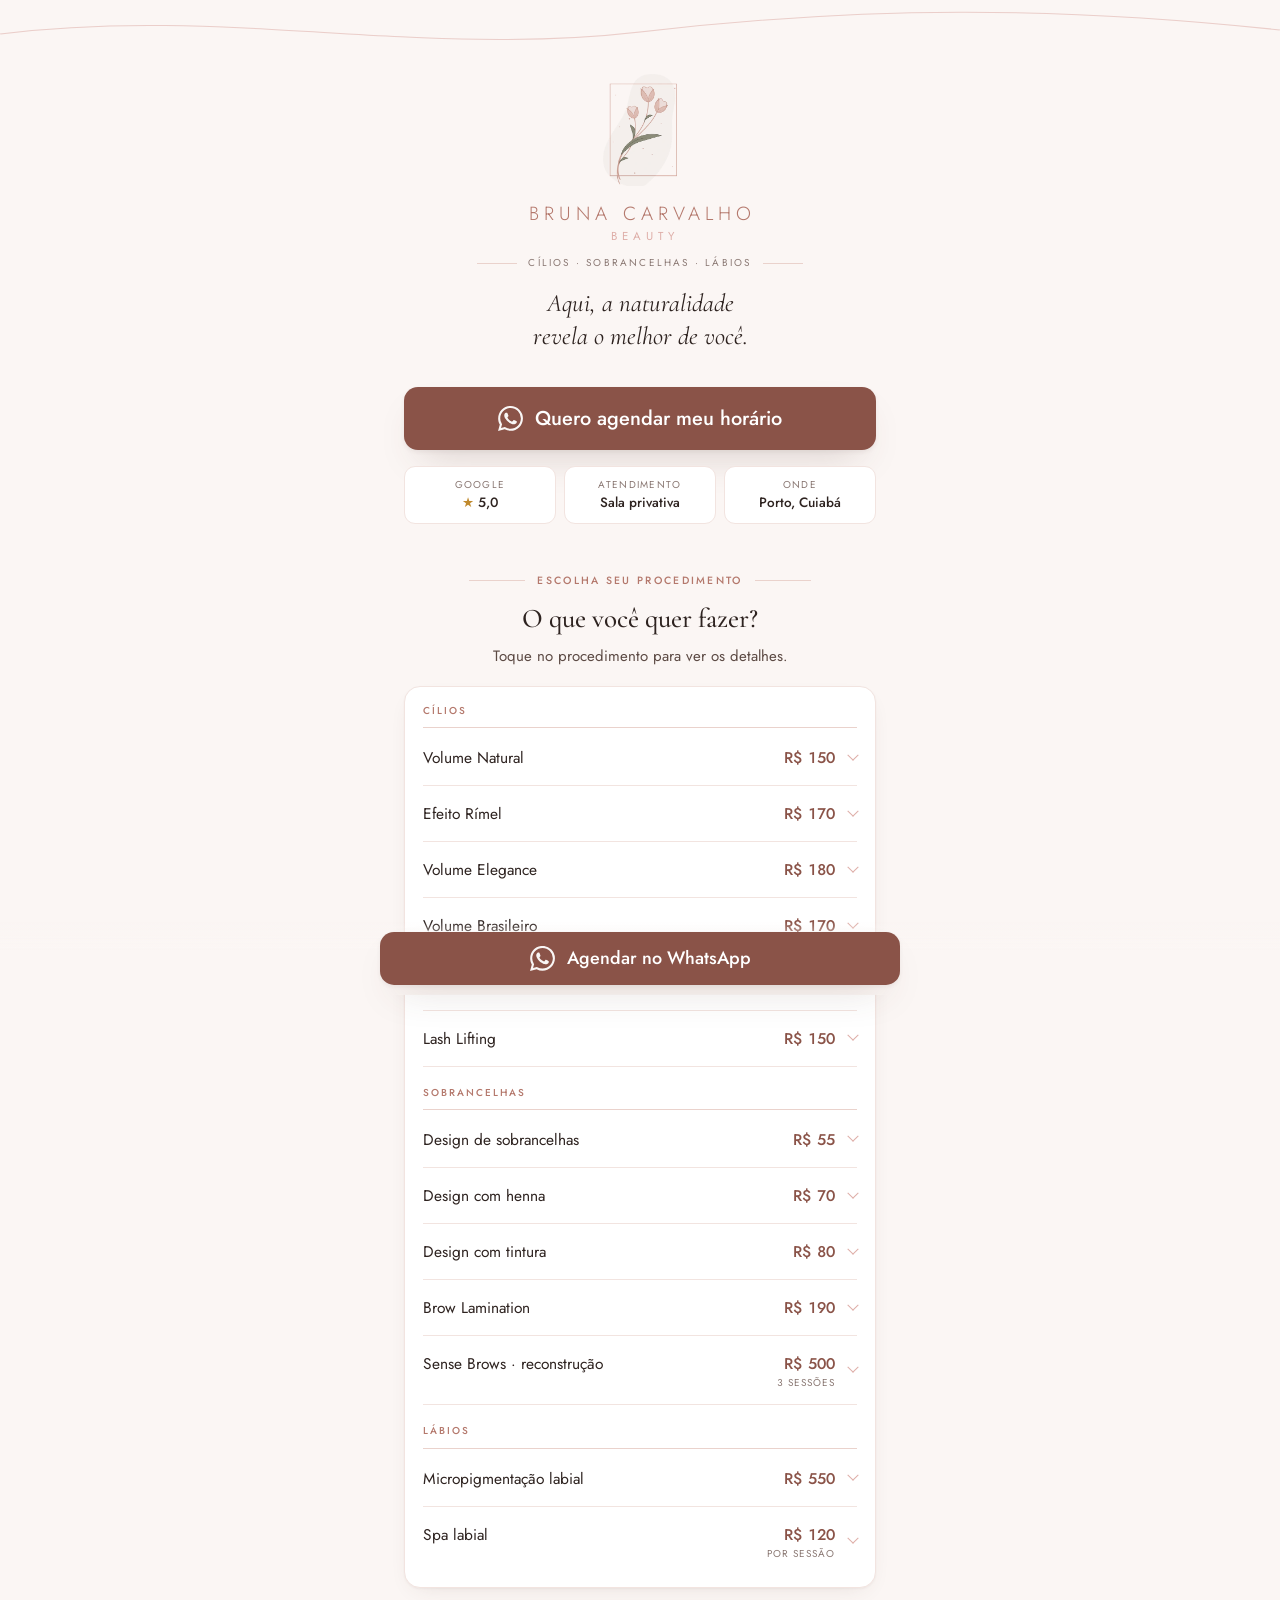
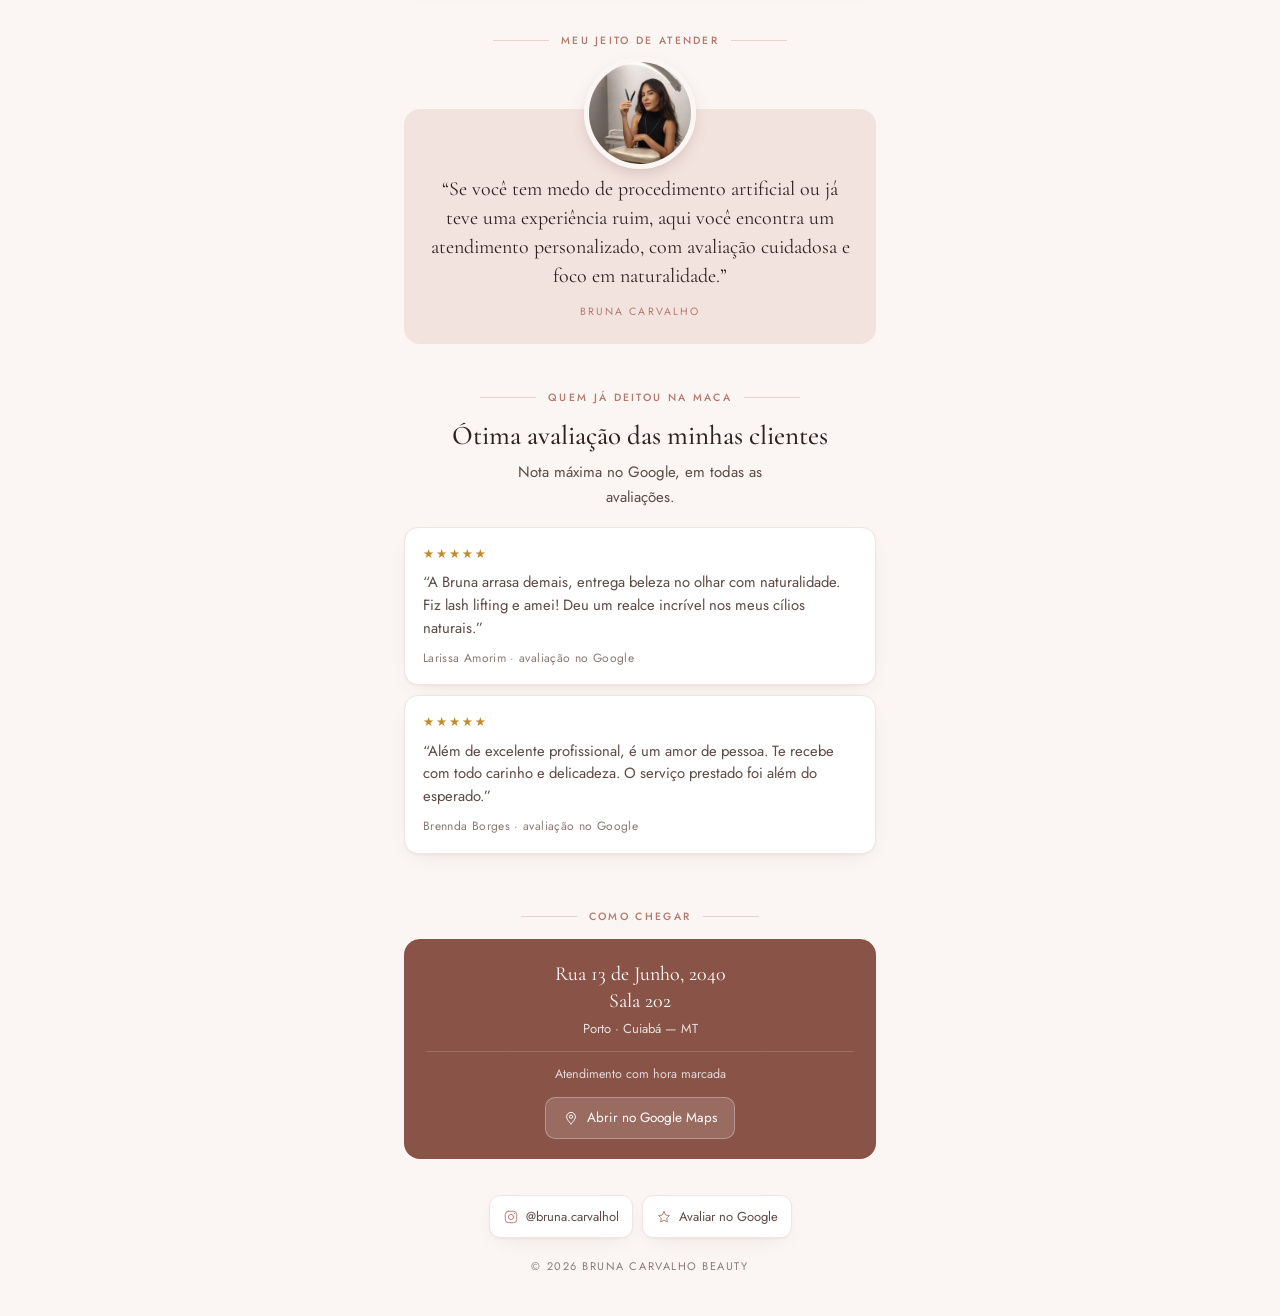
==== index.html @ 8de1705e "Texto da secao de avaliacoes (sem contagem)" ====
<!doctype html>
<html lang="pt-BR">
<head>
<meta charset="utf-8">
<meta name="viewport" content="width=device-width, initial-scale=1, viewport-fit=cover">
<title>Bruna Carvalho Beauty — Cílios, Sobrancelhas e Lábios em Cuiabá</title>
<meta name="description" content="Extensão de cílios, lash lifting, micropigmentação labial e sobrancelhas no bairro Porto, em Cuiabá. Sala privativa, atendimento personalizado e resultado natural. Agende pelo WhatsApp.">
<meta name="theme-color" content="#FBF6F4">
<meta name="color-scheme" content="light only">
<link rel="canonical" href="https://brunacarvalho.social.br/">
<meta property="og:type" content="website">
<meta property="og:title" content="Bruna Carvalho Beauty — Cílios, Sobrancelhas e Lábios">
<meta property="og:description" content="Sala privativa no Porto, em Cuiabá. Resultado natural, ajustado ao seu rosto. Agende pelo WhatsApp.">
<meta property="og:locale" content="pt_BR">
<link rel="icon" href="data:image/svg+xml,%3Csvg xmlns='http://www.w3.org/2000/svg' viewBox='0 0 32 32'%3E%3Crect width='32' height='32' rx='7' fill='%23FBF6F4'/%3E%3Ctext x='16' y='22' font-family='Georgia,serif' font-size='17' fill='%238A5348' text-anchor='middle'%3EB%3C/text%3E%3C/svg%3E">
<link rel="preconnect" href="https://fonts.googleapis.com">
<link rel="preconnect" href="https://fonts.gstatic.com" crossorigin>
<link rel="stylesheet" href="https://fonts.googleapis.com/css2?family=Cormorant+Garamond:wght@400;500;600&family=Jost:wght@300;400;500;600&display=swap">

<!-- ================= Meta Pixel ================= -->
<script>
!function(f,b,e,v,n,t,s)
{if(f.fbq)return;n=f.fbq=function(){n.callMethod?
n.callMethod.apply(n,arguments):n.queue.push(arguments)};
if(!f._fbq)f._fbq=n;n.push=n;n.loaded=!0;n.version='2.0';
n.queue=[];t=b.createElement(e);t.async=!0;
t.src=v;s=b.getElementsByTagName(e)[0];
s.parentNode.insertBefore(t,s)}(window,document,'script',
'https://connect.facebook.net/en_US/fbevents.js');
fbq('init','1607709067684946');
fbq('track','PageView');
</script>
<noscript><img height="1" width="1" style="display:none" alt=""
src="https://www.facebook.com/tr?id=1607709067684946&ev=PageView&noscript=1"></noscript>
<!-- =============== fim Meta Pixel =============== -->

<!-- ============== Google tag (Ads) ============== -->
<script async src="https://www.googletagmanager.com/gtag/js?id=AW-17940435675"></script>
<script>
window.dataLayer = window.dataLayer || [];
function gtag(){dataLayer.push(arguments);}
gtag('js', new Date());
gtag('config', 'AW-17940435675');
</script>
<!-- ============ fim Google tag (Ads) ============ -->

<link rel="stylesheet" href="assets/styles.css">
</head>
<body>

<svg class="deco" viewBox="0 0 400 64" preserveAspectRatio="none" aria-hidden="true">
  <path d="M0 34 C 70 6, 130 58, 200 32 S 330 6, 400 30" fill="none" stroke="currentColor" stroke-width="1"/>
</svg>

<div class="wrap">

  <header>
    <img class="marca" src="assets/marca.webp" alt="" width="260" height="393">
    <p class="wordmark">Bruna Carvalho<span>Beauty</span></p>
    <p class="kicker">Cílios · Sobrancelhas · Lábios</p>
    <h1 class="tagline">Aqui, a naturalidade revela o melhor de você.</h1>
  </header>

  <section class="hero">

    <a class="cta" href="#" data-wa="agendar" data-ev="hero">
      <svg  class="ico"  viewBox="0 0 24 24" fill="currentColor" aria-hidden="true"><path d="M17.472 14.382c-.297-.149-1.758-.867-2.03-.967-.273-.099-.471-.148-.67.15-.197.297-.767.966-.94 1.164-.173.199-.347.223-.644.075-.297-.15-1.255-.463-2.39-1.475-.883-.788-1.48-1.761-1.653-2.059-.173-.297-.018-.458.13-.606.134-.133.298-.347.446-.52.149-.174.198-.298.298-.497.099-.198.05-.371-.025-.52-.075-.149-.669-1.612-.916-2.207-.242-.579-.487-.5-.669-.51a12.8 12.8 0 0 0-.57-.01c-.198 0-.52.074-.792.372-.272.297-1.04 1.016-1.04 2.479 0 1.462 1.065 2.875 1.213 3.074.149.198 2.096 3.2 5.077 4.487.709.306 1.262.489 1.694.625.712.227 1.36.195 1.872.118.571-.085 1.758-.719 2.006-1.413.248-.694.248-1.289.173-1.413-.074-.124-.272-.198-.57-.347m-5.421 7.403h-.004a9.87 9.87 0 0 1-5.031-1.378l-.361-.214-3.741.982.998-3.648-.235-.374a9.86 9.86 0 0 1-1.51-5.26c.001-5.45 4.436-9.884 9.888-9.884 2.64 0 5.122 1.03 6.988 2.898a9.825 9.825 0 0 1 2.893 6.994c-.003 5.45-4.437 9.884-9.885 9.884m8.413-18.297A11.815 11.815 0 0 0 12.05 0C5.495 0 .16 5.335.157 11.892c0 2.096.547 4.142 1.588 5.945L.057 24l6.305-1.654a11.882 11.882 0 0 0 5.683 1.448h.005c6.554 0 11.89-5.335 11.893-11.893A11.821 11.821 0 0 0 20.464 3.488"/></svg>
      <span class="txt">
        <span class="t">Quero agendar meu horário</span>
      </span>
    </a>

    <div class="badges">
      <div class="badge"><div class="b1">Google</div><div class="b2"><span class="st">★</span> 5,0</div></div>
      <div class="badge"><div class="b1">Atendimento</div><div class="b2">Sala privativa</div></div>
      <div class="badge"><div class="b1">Onde</div><div class="b2">Porto, Cuiabá</div></div>
    </div>
  </section>

  <section>
    <p class="eyebrow">Escolha seu procedimento</p>
    <h2>O que você quer fazer?</h2>
    <p class="sub">Toque no procedimento para ver os detalhes.</p>

    <div class="lista" id="lista">
        <div class="pgrupo">Cílios</div>
        <details class="pr" id="p-volume-natural" data-proc="volume-natural">
          <summary>
            <span class="pn">Volume Natural</span>
            <span class="pv">R$ 150</span>
            <span class="pchev" aria-hidden="true"></span>
          </summary>
          <div class="pd">
            <div class="pfoto">
              <img src="assets/fotos/volume-natural.jpg" alt="Volume Natural" loading="lazy"
                   onerror="this.closest('.pfoto').remove()">
            </div>
            <p class="pm">Para quem ama naturalidade, mas quer um olhar mais expressivo — um efeito semelhante ao rímel, porém mais delicado.</p>
            <div class="specs"><span><i>Sessão</i>&nbsp;2h</span><span><i>Manutenção</i>&nbsp;15 a 20 dias</span></div>
            <a class="agendar" href="#" data-wa="volume-natural" data-ev="ag-volume-natural"><svg width="17" height="17" viewBox="0 0 24 24" fill="currentColor" aria-hidden="true"><path d="M17.472 14.382c-.297-.149-1.758-.867-2.03-.967-.273-.099-.471-.148-.67.15-.197.297-.767.966-.94 1.164-.173.199-.347.223-.644.075-.297-.15-1.255-.463-2.39-1.475-.883-.788-1.48-1.761-1.653-2.059-.173-.297-.018-.458.13-.606.134-.133.298-.347.446-.52.149-.174.198-.298.298-.497.099-.198.05-.371-.025-.52-.075-.149-.669-1.612-.916-2.207-.242-.579-.487-.5-.669-.51a12.8 12.8 0 0 0-.57-.01c-.198 0-.52.074-.792.372-.272.297-1.04 1.016-1.04 2.479 0 1.462 1.065 2.875 1.213 3.074.149.198 2.096 3.2 5.077 4.487.709.306 1.262.489 1.694.625.712.227 1.36.195 1.872.118.571-.085 1.758-.719 2.006-1.413.248-.694.248-1.289.173-1.413-.074-.124-.272-.198-.57-.347m-5.421 7.403h-.004a9.87 9.87 0 0 1-5.031-1.378l-.361-.214-3.741.982.998-3.648-.235-.374a9.86 9.86 0 0 1-1.51-5.26c.001-5.45 4.436-9.884 9.888-9.884 2.64 0 5.122 1.03 6.988 2.898a9.825 9.825 0 0 1 2.893 6.994c-.003 5.45-4.437 9.884-9.885 9.884m8.413-18.297A11.815 11.815 0 0 0 12.05 0C5.495 0 .16 5.335.157 11.892c0 2.096.547 4.142 1.588 5.945L.057 24l6.305-1.654a11.882 11.882 0 0 0 5.683 1.448h.005c6.554 0 11.89-5.335 11.893-11.893A11.821 11.821 0 0 0 20.464 3.488"/></svg> Quero agendar</a>
          </div>
        </details>
        <details class="pr" id="p-efeito-rimel" data-proc="efeito-rimel">
          <summary>
            <span class="pn">Efeito Rímel</span>
            <span class="pv">R$ 170</span>
            <span class="pchev" aria-hidden="true"></span>
          </summary>
          <div class="pd">
            <div class="pfoto">
              <img src="assets/fotos/efeito-rimel.jpg" alt="Efeito Rímel" loading="lazy"
                   onerror="this.closest('.pfoto').remove()">
            </div>
            <p class="pm">Para quem ama cílios mais marcantes e um olhar bem definido. Efeito semelhante ao rímel, mas sem borrar e sem precisar retocar.</p>
            <div class="specs"><span><i>Sessão</i>&nbsp;2h</span><span><i>Dura</i>&nbsp;15 a 20 dias</span><span class="so">Sem manutenção</span></div>
            <a class="agendar" href="#" data-wa="efeito-rimel" data-ev="ag-efeito-rimel"><svg width="17" height="17" viewBox="0 0 24 24" fill="currentColor" aria-hidden="true"><path d="M17.472 14.382c-.297-.149-1.758-.867-2.03-.967-.273-.099-.471-.148-.67.15-.197.297-.767.966-.94 1.164-.173.199-.347.223-.644.075-.297-.15-1.255-.463-2.39-1.475-.883-.788-1.48-1.761-1.653-2.059-.173-.297-.018-.458.13-.606.134-.133.298-.347.446-.52.149-.174.198-.298.298-.497.099-.198.05-.371-.025-.52-.075-.149-.669-1.612-.916-2.207-.242-.579-.487-.5-.669-.51a12.8 12.8 0 0 0-.57-.01c-.198 0-.52.074-.792.372-.272.297-1.04 1.016-1.04 2.479 0 1.462 1.065 2.875 1.213 3.074.149.198 2.096 3.2 5.077 4.487.709.306 1.262.489 1.694.625.712.227 1.36.195 1.872.118.571-.085 1.758-.719 2.006-1.413.248-.694.248-1.289.173-1.413-.074-.124-.272-.198-.57-.347m-5.421 7.403h-.004a9.87 9.87 0 0 1-5.031-1.378l-.361-.214-3.741.982.998-3.648-.235-.374a9.86 9.86 0 0 1-1.51-5.26c.001-5.45 4.436-9.884 9.888-9.884 2.64 0 5.122 1.03 6.988 2.898a9.825 9.825 0 0 1 2.893 6.994c-.003 5.45-4.437 9.884-9.885 9.884m8.413-18.297A11.815 11.815 0 0 0 12.05 0C5.495 0 .16 5.335.157 11.892c0 2.096.547 4.142 1.588 5.945L.057 24l6.305-1.654a11.882 11.882 0 0 0 5.683 1.448h.005c6.554 0 11.89-5.335 11.893-11.893A11.821 11.821 0 0 0 20.464 3.488"/></svg> Quero agendar</a>
          </div>
        </details>
        <details class="pr" id="p-volume-elegance" data-proc="volume-elegance">
          <summary>
            <span class="pn">Volume Elegance</span>
            <span class="pv">R$ 180</span>
            <span class="pchev" aria-hidden="true"></span>
          </summary>
          <div class="pd">
            <div class="pfoto">
              <img src="assets/fotos/volume-elegance.jpg" alt="Volume Elegance" loading="lazy"
                   onerror="this.closest('.pfoto').remove()">
            </div>
            <p class="pm">Para quem busca um olhar sofisticado e elegante sem perder a naturalidade.</p>
            <div class="specs"><span><i>Sessão</i>&nbsp;2h</span><span><i>Manutenção</i>&nbsp;15 a 20 dias</span></div>
            <a class="agendar" href="#" data-wa="volume-elegance" data-ev="ag-volume-elegance"><svg width="17" height="17" viewBox="0 0 24 24" fill="currentColor" aria-hidden="true"><path d="M17.472 14.382c-.297-.149-1.758-.867-2.03-.967-.273-.099-.471-.148-.67.15-.197.297-.767.966-.94 1.164-.173.199-.347.223-.644.075-.297-.15-1.255-.463-2.39-1.475-.883-.788-1.48-1.761-1.653-2.059-.173-.297-.018-.458.13-.606.134-.133.298-.347.446-.52.149-.174.198-.298.298-.497.099-.198.05-.371-.025-.52-.075-.149-.669-1.612-.916-2.207-.242-.579-.487-.5-.669-.51a12.8 12.8 0 0 0-.57-.01c-.198 0-.52.074-.792.372-.272.297-1.04 1.016-1.04 2.479 0 1.462 1.065 2.875 1.213 3.074.149.198 2.096 3.2 5.077 4.487.709.306 1.262.489 1.694.625.712.227 1.36.195 1.872.118.571-.085 1.758-.719 2.006-1.413.248-.694.248-1.289.173-1.413-.074-.124-.272-.198-.57-.347m-5.421 7.403h-.004a9.87 9.87 0 0 1-5.031-1.378l-.361-.214-3.741.982.998-3.648-.235-.374a9.86 9.86 0 0 1-1.51-5.26c.001-5.45 4.436-9.884 9.888-9.884 2.64 0 5.122 1.03 6.988 2.898a9.825 9.825 0 0 1 2.893 6.994c-.003 5.45-4.437 9.884-9.885 9.884m8.413-18.297A11.815 11.815 0 0 0 12.05 0C5.495 0 .16 5.335.157 11.892c0 2.096.547 4.142 1.588 5.945L.057 24l6.305-1.654a11.882 11.882 0 0 0 5.683 1.448h.005c6.554 0 11.89-5.335 11.893-11.893A11.821 11.821 0 0 0 20.464 3.488"/></svg> Quero agendar</a>
          </div>
        </details>
        <details class="pr" id="p-volume-brasileiro" data-proc="volume-brasileiro">
          <summary>
            <span class="pn">Volume Brasileiro</span>
            <span class="pv">R$ 170</span>
            <span class="pchev" aria-hidden="true"></span>
          </summary>
          <div class="pd">
            <div class="pfoto">
              <img src="assets/fotos/volume-brasileiro.jpg" alt="Volume Brasileiro" loading="lazy"
                   onerror="this.closest('.pfoto').remove()">
            </div>
            <p class="pm">Preenche as falhas que o rímel não resolve. O efeito que a cliente pede quando tem evento, viagem ou quer se sentir mais produzida.</p>
            <div class="specs"><span><i>Sessão</i>&nbsp;2h</span><span><i>Manutenção</i>&nbsp;15 a 20 dias</span></div>
            <a class="agendar" href="#" data-wa="volume-brasileiro" data-ev="ag-volume-brasileiro"><svg width="17" height="17" viewBox="0 0 24 24" fill="currentColor" aria-hidden="true"><path d="M17.472 14.382c-.297-.149-1.758-.867-2.03-.967-.273-.099-.471-.148-.67.15-.197.297-.767.966-.94 1.164-.173.199-.347.223-.644.075-.297-.15-1.255-.463-2.39-1.475-.883-.788-1.48-1.761-1.653-2.059-.173-.297-.018-.458.13-.606.134-.133.298-.347.446-.52.149-.174.198-.298.298-.497.099-.198.05-.371-.025-.52-.075-.149-.669-1.612-.916-2.207-.242-.579-.487-.5-.669-.51a12.8 12.8 0 0 0-.57-.01c-.198 0-.52.074-.792.372-.272.297-1.04 1.016-1.04 2.479 0 1.462 1.065 2.875 1.213 3.074.149.198 2.096 3.2 5.077 4.487.709.306 1.262.489 1.694.625.712.227 1.36.195 1.872.118.571-.085 1.758-.719 2.006-1.413.248-.694.248-1.289.173-1.413-.074-.124-.272-.198-.57-.347m-5.421 7.403h-.004a9.87 9.87 0 0 1-5.031-1.378l-.361-.214-3.741.982.998-3.648-.235-.374a9.86 9.86 0 0 1-1.51-5.26c.001-5.45 4.436-9.884 9.888-9.884 2.64 0 5.122 1.03 6.988 2.898a9.825 9.825 0 0 1 2.893 6.994c-.003 5.45-4.437 9.884-9.885 9.884m8.413-18.297A11.815 11.815 0 0 0 12.05 0C5.495 0 .16 5.335.157 11.892c0 2.096.547 4.142 1.588 5.945L.057 24l6.305-1.654a11.882 11.882 0 0 0 5.683 1.448h.005c6.554 0 11.89-5.335 11.893-11.893A11.821 11.821 0 0 0 20.464 3.488"/></svg> Quero agendar</a>
          </div>
        </details>
        <details class="pr" id="p-fox-eyes" data-proc="fox-eyes">
          <summary>
            <span class="pn">Fox Eyes</span>
            <span class="pv">R$ 190</span>
            <span class="pchev" aria-hidden="true"></span>
          </summary>
          <div class="pd">
            <div class="pfoto">
              <img src="assets/fotos/fox-eyes.jpg" alt="Fox Eyes" loading="lazy"
                   onerror="this.closest('.pfoto').remove()">
            </div>
            <p class="pm">Para quem ama um olhar mais alongado, moderno e marcante. Cria um visual mais puxadinho nos cantos externos dos olhos.</p>
            <div class="specs"><span><i>Sessão</i>&nbsp;2h</span><span><i>Manutenção</i>&nbsp;15 a 20 dias</span></div>
            <a class="agendar" href="#" data-wa="fox-eyes" data-ev="ag-fox-eyes"><svg width="17" height="17" viewBox="0 0 24 24" fill="currentColor" aria-hidden="true"><path d="M17.472 14.382c-.297-.149-1.758-.867-2.03-.967-.273-.099-.471-.148-.67.15-.197.297-.767.966-.94 1.164-.173.199-.347.223-.644.075-.297-.15-1.255-.463-2.39-1.475-.883-.788-1.48-1.761-1.653-2.059-.173-.297-.018-.458.13-.606.134-.133.298-.347.446-.52.149-.174.198-.298.298-.497.099-.198.05-.371-.025-.52-.075-.149-.669-1.612-.916-2.207-.242-.579-.487-.5-.669-.51a12.8 12.8 0 0 0-.57-.01c-.198 0-.52.074-.792.372-.272.297-1.04 1.016-1.04 2.479 0 1.462 1.065 2.875 1.213 3.074.149.198 2.096 3.2 5.077 4.487.709.306 1.262.489 1.694.625.712.227 1.36.195 1.872.118.571-.085 1.758-.719 2.006-1.413.248-.694.248-1.289.173-1.413-.074-.124-.272-.198-.57-.347m-5.421 7.403h-.004a9.87 9.87 0 0 1-5.031-1.378l-.361-.214-3.741.982.998-3.648-.235-.374a9.86 9.86 0 0 1-1.51-5.26c.001-5.45 4.436-9.884 9.888-9.884 2.64 0 5.122 1.03 6.988 2.898a9.825 9.825 0 0 1 2.893 6.994c-.003 5.45-4.437 9.884-9.885 9.884m8.413-18.297A11.815 11.815 0 0 0 12.05 0C5.495 0 .16 5.335.157 11.892c0 2.096.547 4.142 1.588 5.945L.057 24l6.305-1.654a11.882 11.882 0 0 0 5.683 1.448h.005c6.554 0 11.89-5.335 11.893-11.893A11.821 11.821 0 0 0 20.464 3.488"/></svg> Quero agendar</a>
          </div>
        </details>
        <details class="pr" id="p-lash" data-proc="lash">
          <summary>
            <span class="pn">Lash Lifting</span>
            <span class="pv">R$ 150</span>
            <span class="pchev" aria-hidden="true"></span>
          </summary>
          <div class="pd">
            <div class="pfoto">
              <img src="assets/fotos/lash.jpg" alt="Lash Lifting" loading="lazy"
                   onerror="this.closest('.pfoto').remove()">
            </div>
            <p class="pm">Curvatura no seu próprio cílio, sem fio sintético. Durabilidade de 45 a 60 dias, sem manutenção e sem cuidado especial.</p>
            <div class="specs"><span><i>Sessão</i>&nbsp;2h</span><span><i>Dura</i>&nbsp;45 a 60 dias</span><span class="so">Sem manutenção</span></div>
            <a class="agendar" href="#" data-wa="lash" data-ev="ag-lash"><svg width="17" height="17" viewBox="0 0 24 24" fill="currentColor" aria-hidden="true"><path d="M17.472 14.382c-.297-.149-1.758-.867-2.03-.967-.273-.099-.471-.148-.67.15-.197.297-.767.966-.94 1.164-.173.199-.347.223-.644.075-.297-.15-1.255-.463-2.39-1.475-.883-.788-1.48-1.761-1.653-2.059-.173-.297-.018-.458.13-.606.134-.133.298-.347.446-.52.149-.174.198-.298.298-.497.099-.198.05-.371-.025-.52-.075-.149-.669-1.612-.916-2.207-.242-.579-.487-.5-.669-.51a12.8 12.8 0 0 0-.57-.01c-.198 0-.52.074-.792.372-.272.297-1.04 1.016-1.04 2.479 0 1.462 1.065 2.875 1.213 3.074.149.198 2.096 3.2 5.077 4.487.709.306 1.262.489 1.694.625.712.227 1.36.195 1.872.118.571-.085 1.758-.719 2.006-1.413.248-.694.248-1.289.173-1.413-.074-.124-.272-.198-.57-.347m-5.421 7.403h-.004a9.87 9.87 0 0 1-5.031-1.378l-.361-.214-3.741.982.998-3.648-.235-.374a9.86 9.86 0 0 1-1.51-5.26c.001-5.45 4.436-9.884 9.888-9.884 2.64 0 5.122 1.03 6.988 2.898a9.825 9.825 0 0 1 2.893 6.994c-.003 5.45-4.437 9.884-9.885 9.884m8.413-18.297A11.815 11.815 0 0 0 12.05 0C5.495 0 .16 5.335.157 11.892c0 2.096.547 4.142 1.588 5.945L.057 24l6.305-1.654a11.882 11.882 0 0 0 5.683 1.448h.005c6.554 0 11.89-5.335 11.893-11.893A11.821 11.821 0 0 0 20.464 3.488"/></svg> Quero agendar</a>
          </div>
        </details>
        <div class="pgrupo">Sobrancelhas</div>
        <details class="pr" id="p-design" data-proc="design">
          <summary>
            <span class="pn">Design de sobrancelhas</span>
            <span class="pv">R$ 55</span>
            <span class="pchev" aria-hidden="true"></span>
          </summary>
          <div class="pd">
            <div class="pfoto">
              <img src="assets/fotos/design.jpg" alt="Design de sobrancelhas" loading="lazy"
                   onerror="this.closest('.pfoto').remove()">
            </div>
            <p class="pm">Realça o formato natural das suas sobrancelhas, deixando-as mais alinhadas.</p>
            <div class="specs"><span><i>Sessão</i>&nbsp;30 min</span><span><i>Retorno</i>&nbsp;20 a 30 dias</span></div>
            <a class="agendar" href="#" data-wa="design" data-ev="ag-design"><svg width="17" height="17" viewBox="0 0 24 24" fill="currentColor" aria-hidden="true"><path d="M17.472 14.382c-.297-.149-1.758-.867-2.03-.967-.273-.099-.471-.148-.67.15-.197.297-.767.966-.94 1.164-.173.199-.347.223-.644.075-.297-.15-1.255-.463-2.39-1.475-.883-.788-1.48-1.761-1.653-2.059-.173-.297-.018-.458.13-.606.134-.133.298-.347.446-.52.149-.174.198-.298.298-.497.099-.198.05-.371-.025-.52-.075-.149-.669-1.612-.916-2.207-.242-.579-.487-.5-.669-.51a12.8 12.8 0 0 0-.57-.01c-.198 0-.52.074-.792.372-.272.297-1.04 1.016-1.04 2.479 0 1.462 1.065 2.875 1.213 3.074.149.198 2.096 3.2 5.077 4.487.709.306 1.262.489 1.694.625.712.227 1.36.195 1.872.118.571-.085 1.758-.719 2.006-1.413.248-.694.248-1.289.173-1.413-.074-.124-.272-.198-.57-.347m-5.421 7.403h-.004a9.87 9.87 0 0 1-5.031-1.378l-.361-.214-3.741.982.998-3.648-.235-.374a9.86 9.86 0 0 1-1.51-5.26c.001-5.45 4.436-9.884 9.888-9.884 2.64 0 5.122 1.03 6.988 2.898a9.825 9.825 0 0 1 2.893 6.994c-.003 5.45-4.437 9.884-9.885 9.884m8.413-18.297A11.815 11.815 0 0 0 12.05 0C5.495 0 .16 5.335.157 11.892c0 2.096.547 4.142 1.588 5.945L.057 24l6.305-1.654a11.882 11.882 0 0 0 5.683 1.448h.005c6.554 0 11.89-5.335 11.893-11.893A11.821 11.821 0 0 0 20.464 3.488"/></svg> Quero agendar</a>
          </div>
        </details>
        <details class="pr" id="p-henna" data-proc="henna">
          <summary>
            <span class="pn">Design com henna</span>
            <span class="pv">R$ 70</span>
            <span class="pchev" aria-hidden="true"></span>
          </summary>
          <div class="pd">
            <div class="pfoto">
              <img src="assets/fotos/henna.jpg" alt="Design com henna" loading="lazy"
                   onerror="this.closest('.pfoto').remove()">
            </div>
            <p class="pm">Sobrancelhas prontas por 5 a 7 dias, sem precisar de sombra ou lápis.</p>
            <div class="specs"><span><i>Sessão</i>&nbsp;50 min</span><span><i>Dura</i>&nbsp;5 a 7 dias</span><span class="so">Sem manutenção</span></div>
            <a class="agendar" href="#" data-wa="henna" data-ev="ag-henna"><svg width="17" height="17" viewBox="0 0 24 24" fill="currentColor" aria-hidden="true"><path d="M17.472 14.382c-.297-.149-1.758-.867-2.03-.967-.273-.099-.471-.148-.67.15-.197.297-.767.966-.94 1.164-.173.199-.347.223-.644.075-.297-.15-1.255-.463-2.39-1.475-.883-.788-1.48-1.761-1.653-2.059-.173-.297-.018-.458.13-.606.134-.133.298-.347.446-.52.149-.174.198-.298.298-.497.099-.198.05-.371-.025-.52-.075-.149-.669-1.612-.916-2.207-.242-.579-.487-.5-.669-.51a12.8 12.8 0 0 0-.57-.01c-.198 0-.52.074-.792.372-.272.297-1.04 1.016-1.04 2.479 0 1.462 1.065 2.875 1.213 3.074.149.198 2.096 3.2 5.077 4.487.709.306 1.262.489 1.694.625.712.227 1.36.195 1.872.118.571-.085 1.758-.719 2.006-1.413.248-.694.248-1.289.173-1.413-.074-.124-.272-.198-.57-.347m-5.421 7.403h-.004a9.87 9.87 0 0 1-5.031-1.378l-.361-.214-3.741.982.998-3.648-.235-.374a9.86 9.86 0 0 1-1.51-5.26c.001-5.45 4.436-9.884 9.888-9.884 2.64 0 5.122 1.03 6.988 2.898a9.825 9.825 0 0 1 2.893 6.994c-.003 5.45-4.437 9.884-9.885 9.884m8.413-18.297A11.815 11.815 0 0 0 12.05 0C5.495 0 .16 5.335.157 11.892c0 2.096.547 4.142 1.588 5.945L.057 24l6.305-1.654a11.882 11.882 0 0 0 5.683 1.448h.005c6.554 0 11.89-5.335 11.893-11.893A11.821 11.821 0 0 0 20.464 3.488"/></svg> Quero agendar</a>
          </div>
        </details>
        <details class="pr" id="p-tintura" data-proc="tintura">
          <summary>
            <span class="pn">Design com tintura</span>
            <span class="pv">R$ 80</span>
            <span class="pchev" aria-hidden="true"></span>
          </summary>
          <div class="pd">
            <div class="pfoto">
              <img src="assets/fotos/tintura.jpg" alt="Design com tintura" loading="lazy"
                   onerror="this.closest('.pfoto').remove()">
            </div>
            <p class="pm">Cor no fio, não na pele. Mais definição com aspecto natural — ideal para quem achou a henna marcada demais.</p>
            <div class="specs"><span><i>Sessão</i>&nbsp;45 min</span><span><i>Dura</i>&nbsp;5 a 7 dias</span><span class="so">Sem manutenção</span></div>
            <a class="agendar" href="#" data-wa="tintura" data-ev="ag-tintura"><svg width="17" height="17" viewBox="0 0 24 24" fill="currentColor" aria-hidden="true"><path d="M17.472 14.382c-.297-.149-1.758-.867-2.03-.967-.273-.099-.471-.148-.67.15-.197.297-.767.966-.94 1.164-.173.199-.347.223-.644.075-.297-.15-1.255-.463-2.39-1.475-.883-.788-1.48-1.761-1.653-2.059-.173-.297-.018-.458.13-.606.134-.133.298-.347.446-.52.149-.174.198-.298.298-.497.099-.198.05-.371-.025-.52-.075-.149-.669-1.612-.916-2.207-.242-.579-.487-.5-.669-.51a12.8 12.8 0 0 0-.57-.01c-.198 0-.52.074-.792.372-.272.297-1.04 1.016-1.04 2.479 0 1.462 1.065 2.875 1.213 3.074.149.198 2.096 3.2 5.077 4.487.709.306 1.262.489 1.694.625.712.227 1.36.195 1.872.118.571-.085 1.758-.719 2.006-1.413.248-.694.248-1.289.173-1.413-.074-.124-.272-.198-.57-.347m-5.421 7.403h-.004a9.87 9.87 0 0 1-5.031-1.378l-.361-.214-3.741.982.998-3.648-.235-.374a9.86 9.86 0 0 1-1.51-5.26c.001-5.45 4.436-9.884 9.888-9.884 2.64 0 5.122 1.03 6.988 2.898a9.825 9.825 0 0 1 2.893 6.994c-.003 5.45-4.437 9.884-9.885 9.884m8.413-18.297A11.815 11.815 0 0 0 12.05 0C5.495 0 .16 5.335.157 11.892c0 2.096.547 4.142 1.588 5.945L.057 24l6.305-1.654a11.882 11.882 0 0 0 5.683 1.448h.005c6.554 0 11.89-5.335 11.893-11.893A11.821 11.821 0 0 0 20.464 3.488"/></svg> Quero agendar</a>
          </div>
        </details>
        <details class="pr" id="p-brow-lamination" data-proc="brow-lamination">
          <summary>
            <span class="pn">Brow Lamination</span>
            <span class="pv">R$ 190</span>
            <span class="pchev" aria-hidden="true"></span>
          </summary>
          <div class="pd">
            <div class="pfoto">
              <img src="assets/fotos/brow-lamination.jpg" alt="Brow Lamination" loading="lazy"
                   onerror="this.closest('.pfoto').remove()">
            </div>
            <p class="pm">Alinha e organiza os fios, deixando as sobrancelhas com aparência mais cheia e definida. Corrige pequenas falhas.</p>
            <div class="specs"><span><i>Sessão</i>&nbsp;1h30</span><span><i>Dura</i>&nbsp;30 a 45 dias</span></div>
            <a class="agendar" href="#" data-wa="brow-lamination" data-ev="ag-brow-lamination"><svg width="17" height="17" viewBox="0 0 24 24" fill="currentColor" aria-hidden="true"><path d="M17.472 14.382c-.297-.149-1.758-.867-2.03-.967-.273-.099-.471-.148-.67.15-.197.297-.767.966-.94 1.164-.173.199-.347.223-.644.075-.297-.15-1.255-.463-2.39-1.475-.883-.788-1.48-1.761-1.653-2.059-.173-.297-.018-.458.13-.606.134-.133.298-.347.446-.52.149-.174.198-.298.298-.497.099-.198.05-.371-.025-.52-.075-.149-.669-1.612-.916-2.207-.242-.579-.487-.5-.669-.51a12.8 12.8 0 0 0-.57-.01c-.198 0-.52.074-.792.372-.272.297-1.04 1.016-1.04 2.479 0 1.462 1.065 2.875 1.213 3.074.149.198 2.096 3.2 5.077 4.487.709.306 1.262.489 1.694.625.712.227 1.36.195 1.872.118.571-.085 1.758-.719 2.006-1.413.248-.694.248-1.289.173-1.413-.074-.124-.272-.198-.57-.347m-5.421 7.403h-.004a9.87 9.87 0 0 1-5.031-1.378l-.361-.214-3.741.982.998-3.648-.235-.374a9.86 9.86 0 0 1-1.51-5.26c.001-5.45 4.436-9.884 9.888-9.884 2.64 0 5.122 1.03 6.988 2.898a9.825 9.825 0 0 1 2.893 6.994c-.003 5.45-4.437 9.884-9.885 9.884m8.413-18.297A11.815 11.815 0 0 0 12.05 0C5.495 0 .16 5.335.157 11.892c0 2.096.547 4.142 1.588 5.945L.057 24l6.305-1.654a11.882 11.882 0 0 0 5.683 1.448h.005c6.554 0 11.89-5.335 11.893-11.893A11.821 11.821 0 0 0 20.464 3.488"/></svg> Quero agendar</a>
          </div>
        </details>
        <details class="pr" id="p-sense-brows" data-proc="sense-brows">
          <summary>
            <span class="pn">Sense Brows · reconstrução</span>
            <span class="pv">R$ 500<small>3 sessões</small></span>
            <span class="pchev" aria-hidden="true"></span>
          </summary>
          <div class="pd">
            <div class="pfoto">
              <img src="assets/fotos/sense-brows.jpg" alt="Sense Brows · reconstrução" loading="lazy"
                   onerror="this.closest('.pfoto').remove()">
            </div>
            <p class="pm">Protocolo desenvolvido para estimular o crescimento das sobrancelhas. A partir de 3 sessões já é possível observar sinais de evolução, que variam de acordo com cada pessoa.</p>
            <div class="specs"><span><i>Avaliação</i>&nbsp;30 min a 1h</span><span class="so">Tratamento personalizado</span></div>
            <a class="agendar" href="#" data-wa="sense-brows" data-ev="ag-sense-brows"><svg width="17" height="17" viewBox="0 0 24 24" fill="currentColor" aria-hidden="true"><path d="M17.472 14.382c-.297-.149-1.758-.867-2.03-.967-.273-.099-.471-.148-.67.15-.197.297-.767.966-.94 1.164-.173.199-.347.223-.644.075-.297-.15-1.255-.463-2.39-1.475-.883-.788-1.48-1.761-1.653-2.059-.173-.297-.018-.458.13-.606.134-.133.298-.347.446-.52.149-.174.198-.298.298-.497.099-.198.05-.371-.025-.52-.075-.149-.669-1.612-.916-2.207-.242-.579-.487-.5-.669-.51a12.8 12.8 0 0 0-.57-.01c-.198 0-.52.074-.792.372-.272.297-1.04 1.016-1.04 2.479 0 1.462 1.065 2.875 1.213 3.074.149.198 2.096 3.2 5.077 4.487.709.306 1.262.489 1.694.625.712.227 1.36.195 1.872.118.571-.085 1.758-.719 2.006-1.413.248-.694.248-1.289.173-1.413-.074-.124-.272-.198-.57-.347m-5.421 7.403h-.004a9.87 9.87 0 0 1-5.031-1.378l-.361-.214-3.741.982.998-3.648-.235-.374a9.86 9.86 0 0 1-1.51-5.26c.001-5.45 4.436-9.884 9.888-9.884 2.64 0 5.122 1.03 6.988 2.898a9.825 9.825 0 0 1 2.893 6.994c-.003 5.45-4.437 9.884-9.885 9.884m8.413-18.297A11.815 11.815 0 0 0 12.05 0C5.495 0 .16 5.335.157 11.892c0 2.096.547 4.142 1.588 5.945L.057 24l6.305-1.654a11.882 11.882 0 0 0 5.683 1.448h.005c6.554 0 11.89-5.335 11.893-11.893A11.821 11.821 0 0 0 20.464 3.488"/></svg> Quero agendar</a>
          </div>
        </details>
        <div class="pgrupo">Lábios</div>
        <details class="pr" id="p-labial" data-proc="labial">
          <summary>
            <span class="pn">Micropigmentação labial</span>
            <span class="pv">R$ 550</span>
            <span class="pchev" aria-hidden="true"></span>
          </summary>
          <div class="pd">
            <div class="pfoto">
              <img src="assets/fotos/labial.jpg" alt="Micropigmentação labial" loading="lazy"
                   onerror="this.closest('.pfoto').remove()">
            </div>
            <p class="pm">Realça a cor e o contorno dos lábios, deixando-os mais definidos e uniformes. Ideal para quem busca um aspecto saudável e natural sem abrir mão da praticidade.</p>
            <div class="specs"><span><i>Sessão</i>&nbsp;2h30</span><span><i>Retoque</i>&nbsp;45 dias</span><span><i>Dura</i>&nbsp;1 a 2 anos</span></div>
            <a class="agendar" href="#" data-wa="labial" data-ev="ag-labial"><svg width="17" height="17" viewBox="0 0 24 24" fill="currentColor" aria-hidden="true"><path d="M17.472 14.382c-.297-.149-1.758-.867-2.03-.967-.273-.099-.471-.148-.67.15-.197.297-.767.966-.94 1.164-.173.199-.347.223-.644.075-.297-.15-1.255-.463-2.39-1.475-.883-.788-1.48-1.761-1.653-2.059-.173-.297-.018-.458.13-.606.134-.133.298-.347.446-.52.149-.174.198-.298.298-.497.099-.198.05-.371-.025-.52-.075-.149-.669-1.612-.916-2.207-.242-.579-.487-.5-.669-.51a12.8 12.8 0 0 0-.57-.01c-.198 0-.52.074-.792.372-.272.297-1.04 1.016-1.04 2.479 0 1.462 1.065 2.875 1.213 3.074.149.198 2.096 3.2 5.077 4.487.709.306 1.262.489 1.694.625.712.227 1.36.195 1.872.118.571-.085 1.758-.719 2.006-1.413.248-.694.248-1.289.173-1.413-.074-.124-.272-.198-.57-.347m-5.421 7.403h-.004a9.87 9.87 0 0 1-5.031-1.378l-.361-.214-3.741.982.998-3.648-.235-.374a9.86 9.86 0 0 1-1.51-5.26c.001-5.45 4.436-9.884 9.888-9.884 2.64 0 5.122 1.03 6.988 2.898a9.825 9.825 0 0 1 2.893 6.994c-.003 5.45-4.437 9.884-9.885 9.884m8.413-18.297A11.815 11.815 0 0 0 12.05 0C5.495 0 .16 5.335.157 11.892c0 2.096.547 4.142 1.588 5.945L.057 24l6.305-1.654a11.882 11.882 0 0 0 5.683 1.448h.005c6.554 0 11.89-5.335 11.893-11.893A11.821 11.821 0 0 0 20.464 3.488"/></svg> Quero agendar</a>
          </div>
        </details>
        <details class="pr" id="p-spa-labial" data-proc="spa-labial">
          <summary>
            <span class="pn">Spa labial</span>
            <span class="pv">R$ 120<small>por sessão</small></span>
            <span class="pchev" aria-hidden="true"></span>
          </summary>
          <div class="pd">
            <div class="pfoto">
              <img src="assets/fotos/spa-labial.jpg" alt="Spa labial" loading="lazy"
                   onerror="this.closest('.pfoto').remove()">
            </div>
            <p class="pm">Hidrata e devolve a maciez aos lábios, removendo o aspecto ressecado. É também o preparo ideal antes da micropigmentação, favorecendo uma melhor fixação do pigmento.</p>
            <div class="specs"><span><i>Sessão</i>&nbsp;40 min</span><span class="so">Sem manutenção</span></div>
            <a class="agendar" href="#" data-wa="spa-labial" data-ev="ag-spa-labial"><svg width="17" height="17" viewBox="0 0 24 24" fill="currentColor" aria-hidden="true"><path d="M17.472 14.382c-.297-.149-1.758-.867-2.03-.967-.273-.099-.471-.148-.67.15-.197.297-.767.966-.94 1.164-.173.199-.347.223-.644.075-.297-.15-1.255-.463-2.39-1.475-.883-.788-1.48-1.761-1.653-2.059-.173-.297-.018-.458.13-.606.134-.133.298-.347.446-.52.149-.174.198-.298.298-.497.099-.198.05-.371-.025-.52-.075-.149-.669-1.612-.916-2.207-.242-.579-.487-.5-.669-.51a12.8 12.8 0 0 0-.57-.01c-.198 0-.52.074-.792.372-.272.297-1.04 1.016-1.04 2.479 0 1.462 1.065 2.875 1.213 3.074.149.198 2.096 3.2 5.077 4.487.709.306 1.262.489 1.694.625.712.227 1.36.195 1.872.118.571-.085 1.758-.719 2.006-1.413.248-.694.248-1.289.173-1.413-.074-.124-.272-.198-.57-.347m-5.421 7.403h-.004a9.87 9.87 0 0 1-5.031-1.378l-.361-.214-3.741.982.998-3.648-.235-.374a9.86 9.86 0 0 1-1.51-5.26c.001-5.45 4.436-9.884 9.888-9.884 2.64 0 5.122 1.03 6.988 2.898a9.825 9.825 0 0 1 2.893 6.994c-.003 5.45-4.437 9.884-9.885 9.884m8.413-18.297A11.815 11.815 0 0 0 12.05 0C5.495 0 .16 5.335.157 11.892c0 2.096.547 4.142 1.588 5.945L.057 24l6.305-1.654a11.882 11.882 0 0 0 5.683 1.448h.005c6.554 0 11.89-5.335 11.893-11.893A11.821 11.821 0 0 0 20.464 3.488"/></svg> Quero agendar</a>
          </div>
        </details>
    </div>
  </section>

  <section>
    <p class="eyebrow">Meu jeito de atender</p>
    <div class="quote">
      <img class="avatar" src="assets/bruna.webp" alt="Bruna Carvalho" width="240" height="240">
      <p>“Se você tem medo de procedimento artificial ou já teve uma experiência ruim, aqui você encontra um atendimento personalizado, com avaliação cuidadosa e foco em naturalidade.”</p>
      <span class="sig">Bruna Carvalho</span>
    </div>
  </section>

  <section>
    <p class="eyebrow">Quem já deitou na maca</p>
    <h2>Ótima avaliação das minhas clientes</h2>
    <p class="sub">Nota máxima no Google, em todas as avaliações.</p>

    <div class="rev">
      <div class="stars">★★★★★</div>
      <p>“A Bruna arrasa demais, entrega beleza no olhar com naturalidade. Fiz lash lifting e amei! Deu um realce incrível nos meus cílios naturais.”</p>
      <div class="who">Larissa Amorim · avaliação no Google</div>
    </div>
    <div class="rev">
      <div class="stars">★★★★★</div>
      <p>“Além de excelente profissional, é um amor de pessoa. Te recebe com todo carinho e delicadeza. O serviço prestado foi além do esperado.”</p>
      <div class="who">Brennda Borges · avaliação no Google</div>
    </div>
  </section>

  <section>
    <p class="eyebrow">Como chegar</p>
    <div class="addr">
      <div class="a">Rua 13 de Junho, 2040<br>Sala 202</div>
      <div class="c">Porto · Cuiabá — MT</div>
      <div class="h">Atendimento com hora marcada</div>
      <a class="btn" href="#" data-link="maps" data-ev="rota">
        <svg width="16" height="16" viewBox="0 0 24 24" fill="none" stroke="currentColor" stroke-width="1.4" stroke-linecap="round" stroke-linejoin="round" aria-hidden="true"><path d="M12 20.8s6.6-6.1 6.6-10.6a6.6 6.6 0 10-13.2 0c0 4.5 6.6 10.6 6.6 10.6z"/><circle cx="12" cy="10.1" r="2.5"/></svg>
        Abrir no Google Maps
      </a>
    </div>
  </section>

  <footer>
    <div class="social">
      <a href="#" data-link="instagram" data-ev="instagram">
        <svg viewBox="0 0 24 24" fill="none" stroke="currentColor" stroke-width="1.4" stroke-linecap="round" stroke-linejoin="round" aria-hidden="true"><rect x="3.4" y="3.4" width="17.2" height="17.2" rx="5"/><circle cx="12" cy="12" r="3.9"/><circle cx="17.1" cy="6.9" r="1" fill="currentColor" stroke="none"/></svg>
        @bruna.carvalhol
      </a>
      <a href="#" data-link="avaliar" data-ev="avaliar">
        <svg viewBox="0 0 24 24" fill="none" stroke="currentColor" stroke-width="1.4" stroke-linecap="round" stroke-linejoin="round" aria-hidden="true"><path d="M12 3.9l2.5 5.1 5.6.8-4.05 3.95.95 5.6L12 16.7l-5.05 2.65.95-5.6L3.85 9.8l5.65-.8L12 3.9z"/></svg>
        Avaliar no Google
      </a>
    </div>
    <div class="cr">© 2026 Bruna Carvalho Beauty</div>
  </footer>

</div>

<div class="sticky" id="sticky">
  <div class="inner">
    <a class="cta" href="#" data-wa="agendar" data-ev="barra">
      <svg  class="ico"  viewBox="0 0 24 24" fill="currentColor" aria-hidden="true"><path d="M17.472 14.382c-.297-.149-1.758-.867-2.03-.967-.273-.099-.471-.148-.67.15-.197.297-.767.966-.94 1.164-.173.199-.347.223-.644.075-.297-.15-1.255-.463-2.39-1.475-.883-.788-1.48-1.761-1.653-2.059-.173-.297-.018-.458.13-.606.134-.133.298-.347.446-.52.149-.174.198-.298.298-.497.099-.198.05-.371-.025-.52-.075-.149-.669-1.612-.916-2.207-.242-.579-.487-.5-.669-.51a12.8 12.8 0 0 0-.57-.01c-.198 0-.52.074-.792.372-.272.297-1.04 1.016-1.04 2.479 0 1.462 1.065 2.875 1.213 3.074.149.198 2.096 3.2 5.077 4.487.709.306 1.262.489 1.694.625.712.227 1.36.195 1.872.118.571-.085 1.758-.719 2.006-1.413.248-.694.248-1.289.173-1.413-.074-.124-.272-.198-.57-.347m-5.421 7.403h-.004a9.87 9.87 0 0 1-5.031-1.378l-.361-.214-3.741.982.998-3.648-.235-.374a9.86 9.86 0 0 1-1.51-5.26c.001-5.45 4.436-9.884 9.888-9.884 2.64 0 5.122 1.03 6.988 2.898a9.825 9.825 0 0 1 2.893 6.994c-.003 5.45-4.437 9.884-9.885 9.884m8.413-18.297A11.815 11.815 0 0 0 12.05 0C5.495 0 .16 5.335.157 11.892c0 2.096.547 4.142 1.588 5.945L.057 24l6.305-1.654a11.882 11.882 0 0 0 5.683 1.448h.005c6.554 0 11.89-5.335 11.893-11.893A11.821 11.821 0 0 0 20.464 3.488"/></svg>
      <span class="txt"><span class="t">Agendar no WhatsApp</span></span>
    </a>
  </div>
</div>

<script src="assets/app.js"></script>
</body>
</html>
---- assets/styles.css ----
:root{
  --ground:#FBF6F4;
  --surface:#FFFFFF;
  --surface-2:#F6EEEB;
  --ink:#2E2320;
  --ink-2:#5C4A44;
  --muted:#8A7873;
  --line:#EAD2CC;
  --line-soft:#F2E4E0;
  --brand:#B4786C;
  --deep:#8A5348;
  --deep-hover:#75443A;
  --rose:#DEAEA8;
  --rose-soft:#F3E3DF;
  --wa:#25623F;
  --star:#C08A2E;
  --shadow:0 1px 2px rgba(90,60,52,.05), 0 8px 24px -12px rgba(90,60,52,.16);
  --shadow-lift:0 2px 4px rgba(90,60,52,.07), 0 18px 40px -18px rgba(90,60,52,.28);
}
*{box-sizing:border-box}
html{-webkit-text-size-adjust:100%}
html,body{max-width:100%;overflow-x:hidden}
body{
  margin:0;background:var(--ground);color:var(--ink);
  font-family:"Jost",system-ui,-apple-system,"Segoe UI",sans-serif;
  font-size:16.5px;line-height:1.62;font-weight:400;
  -webkit-font-smoothing:antialiased;
  padding-bottom:0;
}
img{max-width:100%;display:block}
a{color:inherit}
.wrap{max-width:520px;margin:0 auto;padding:0 20px}

/* ---------- ornamento de topo ---------- */
.deco{display:block;width:100%;height:64px;color:var(--rose);opacity:.55}

/* ---------- cabeçalho ---------- */
header{text-align:center;padding:10px 0 4px}
.marca{width:74px;height:auto;margin:0 auto}
.wordmark{
  font-family:"Jost",sans-serif;font-weight:300;font-size:19px;
  letter-spacing:.26em;text-transform:uppercase;color:var(--brand);
  margin:16px 0 0;padding-left:.26em;line-height:1.25
}
.wordmark span{
  display:block;font-size:11.5px;letter-spacing:.42em;font-weight:400;
  color:var(--rose);margin-top:3px;padding-left:.42em
}
.kicker{
  font-size:10px;letter-spacing:.22em;text-transform:uppercase;
  color:var(--muted);font-weight:400;margin-top:12px;
  display:flex;align-items:center;gap:11px;justify-content:center
}
.kicker::before,.kicker::after{content:"";height:1px;background:var(--line);flex:1 1 auto;max-width:40px}
.tagline{
  font-family:"Cormorant Garamond",Georgia,serif;font-weight:400;
  font-size:25px;line-height:1.32;color:var(--ink);
  margin:16px auto 0;max-width:22ch;font-style:italic;letter-spacing:0;text-wrap:balance
}

/* ---------- hero ---------- */
.hero{text-align:center;padding:30px 0 4px}
h1{
  font-family:"Cormorant Garamond",Georgia,serif;
  font-weight:500;font-size:clamp(31px,8.4vw,40px);line-height:1.12;
  margin:0 0 12px;letter-spacing:-.005em;text-wrap:balance
}
h1 em{font-style:italic;color:var(--deep)}
.hero p{color:var(--ink-2);margin:0 auto 22px;max-width:32ch;font-size:16px}

/* ---------- botões ---------- */
.cta{
  display:flex;align-items:center;justify-content:center;gap:12px;width:100%;
  background:var(--deep);color:#fff;text-decoration:none;
  border-radius:14px;padding:19px 20px;border:0;
  box-shadow:var(--shadow-lift);
  transition:background .18s ease, transform .18s ease, box-shadow .18s ease;
  text-align:left;cursor:pointer;font-family:inherit
}
.cta:hover,.cta:focus-visible{background:var(--deep-hover);transform:translateY(-1px)}
.cta:active{transform:translateY(0)}
.cta .ico{flex:0 0 auto;width:clamp(22px,5.6vw,25px);height:auto;opacity:.95}
.cta .txt{flex:0 1 auto;min-width:0}
.cta .t{display:block;font-size:clamp(17px,4.9vw,20px);font-weight:500;line-height:1.25;white-space:nowrap}
.cta .s{display:block;font-size:11.5px;letter-spacing:.11em;text-transform:uppercase;opacity:.78;margin-top:3px}
.cta .arw{flex:0 0 auto;opacity:.6}

.card{
  display:flex;align-items:center;gap:14px;width:100%;
  background:var(--surface);color:var(--ink);text-decoration:none;
  border:1px solid var(--line-soft);border-radius:14px;padding:15px 17px;
  box-shadow:var(--shadow);
  transition:border-color .18s ease, transform .18s ease, box-shadow .18s ease;
  text-align:left;cursor:pointer;font-family:inherit;margin-bottom:11px
}
.card:hover,.card:focus-visible{border-color:var(--rose);transform:translateY(-1px);box-shadow:var(--shadow-lift)}
.card .ico{flex:0 0 auto;width:27px;height:27px;color:var(--brand)}
.card .txt{flex:1 1 auto;min-width:0}
.card .t{display:block;font-size:16.5px;font-weight:500;line-height:1.3}
.card .s{display:block;font-size:13.5px;color:var(--muted);margin-top:2px;line-height:1.4}
.card .arw{flex:0 0 auto;color:var(--rose)}
:focus-visible{outline:2px solid var(--deep);outline-offset:3px}

/* ---------- selos ---------- */
.badges{display:grid;grid-template-columns:repeat(3,1fr);gap:8px;margin:16px 0 0}
.badge{
  background:var(--surface);border:1px solid var(--line-soft);border-radius:11px;
  padding:11px 6px;text-align:center
}
.badge .b1{font-size:10px;letter-spacing:.13em;text-transform:uppercase;color:var(--muted);line-height:1.3}
.badge .b2{font-size:13.5px;color:var(--ink);font-weight:500;margin-top:3px;line-height:1.3}
.badge .b2 .st{color:var(--star)}

/* ---------- seções ---------- */
section{padding:34px 0 0}
.eyebrow{
  text-align:center;font-size:10.5px;letter-spacing:.22em;text-transform:uppercase;
  color:var(--brand);font-weight:500;margin-bottom:14px;
  display:flex;align-items:center;gap:12px;justify-content:center
}
.eyebrow::before,.eyebrow::after{content:"";height:1px;background:var(--line);flex:1 1 auto;max-width:56px}
h2{
  font-family:"Cormorant Garamond",Georgia,serif;font-weight:500;
  font-size:27px;line-height:1.2;text-align:center;margin:0 0 16px;text-wrap:balance
}
.sub{text-align:center;color:var(--ink-2);font-size:15px;margin:-8px auto 18px;max-width:34ch}

/* ---------- valores ---------- */
.prices{background:var(--surface);border:1px solid var(--line-soft);border-radius:16px;padding:6px 18px;box-shadow:var(--shadow)}
.price{display:flex;justify-content:space-between;align-items:baseline;gap:14px;padding:13px 0;border-bottom:1px solid var(--line-soft)}
.price:last-child{border-bottom:0}
.price .n{font-size:15.5px;line-height:1.35}
.price .n small{display:block;color:var(--muted);font-size:12.5px;line-height:1.35;margin-top:1px}

.pgroup{
  font-size:10px;letter-spacing:.2em;text-transform:uppercase;color:var(--brand);
  font-weight:500;padding:16px 0 6px;border-bottom:1px solid var(--line);margin-bottom:2px
}
.prices .pgroup:first-child{padding-top:14px}
.note{text-align:center;font-size:13px;color:var(--muted);margin:12px auto 0;max-width:36ch;line-height:1.5}

.teaser{background:var(--surface);border:1px solid var(--line-soft);border-radius:16px;padding:4px 18px;box-shadow:var(--shadow)}
.trow{display:flex;justify-content:space-between;align-items:baseline;gap:12px;padding:13px 0;border-bottom:1px solid var(--line-soft);font-size:15.5px}
.trow:last-child{border-bottom:0}


/* ---------- jeito de atender ---------- */
.quote{
  background:var(--rose-soft);border-radius:16px;padding:66px 22px 24px;
  text-align:center;position:relative;margin-top:60px
}
.avatar{
  position:absolute;top:-52px;left:50%;transform:translateX(-50%);
  width:112px;height:112px;border-radius:50%;object-fit:cover;
  border:5px solid var(--ground);box-shadow:0 6px 18px -6px rgba(90,60,52,.3)
}
.quote p{margin:0;font-family:"Cormorant Garamond",Georgia,serif;font-size:20px;line-height:1.45;color:var(--ink)}
.quote .sig{display:block;margin-top:12px;font-family:"Jost",sans-serif;font-size:10.5px;letter-spacing:.2em;text-transform:uppercase;color:var(--brand)}

/* ---------- avaliações ---------- */
.rev{background:var(--surface);border:1px solid var(--line-soft);border-radius:14px;padding:16px 18px;margin-bottom:10px;box-shadow:var(--shadow)}
.rev .stars{color:var(--star);font-size:12.5px;letter-spacing:.14em}
.rev p{margin:7px 0 9px;font-size:14.8px;line-height:1.55;color:var(--ink-2)}
.rev .who{font-size:12px;color:var(--muted);letter-spacing:.03em}

/* ---------- faq ---------- */
.faq details{background:var(--surface);border:1px solid var(--line-soft);border-radius:13px;margin-bottom:9px;box-shadow:var(--shadow);overflow:hidden}
.faq summary{
  padding:15px 17px;cursor:pointer;font-size:15.5px;font-weight:500;list-style:none;
  display:flex;align-items:center;justify-content:space-between;gap:12px
}
.faq summary::after{content:"+";color:var(--brand);font-size:19px;line-height:1;flex:0 0 auto;transition:transform .2s ease}
.faq details[open] summary::after{transform:rotate(45deg)}
.faq details .body{padding:0 17px 15px;color:var(--ink-2);font-size:14.8px;line-height:1.6}

/* nenhum <details> do site mostra marcador nativo */
details > summary{list-style:none}
details > summary::-webkit-details-marker{display:none}
details > summary::marker{content:"";font-size:0}

/* ---------- endereço ---------- */
.addr{background:var(--deep);color:#fff;border-radius:16px;padding:22px 22px 20px;text-align:center}
.addr .l{font-size:10.5px;letter-spacing:.2em;text-transform:uppercase;opacity:.72}
.addr .a{font-family:"Cormorant Garamond",Georgia,serif;font-size:20px;line-height:1.32;margin:0 0 4px}
.addr .c{font-size:13px;opacity:.82}
.addr .h{font-size:12.5px;opacity:.78;margin-top:12px;padding-top:12px;border-top:1px solid rgba(255,255,255,.2)}
.addr .btn{
  display:inline-flex;align-items:center;gap:8px;margin-top:13px;
  background:rgba(255,255,255,.14);color:#fff;text-decoration:none;
  border:1px solid rgba(255,255,255,.3);border-radius:10px;padding:9px 17px;
  font-size:13.5px;font-family:inherit;cursor:pointer;transition:background .18s ease
}
.addr .btn:hover,.addr .btn:focus-visible{background:rgba(255,255,255,.24)}

/* ---------- rodapé ---------- */
footer{text-align:center;padding:36px 0 40px}
.social{display:flex;gap:9px;justify-content:center;margin-bottom:20px;flex-wrap:wrap}
.social a{
  display:inline-flex;align-items:center;justify-content:center;gap:7px;text-decoration:none;
  background:var(--surface);border:1px solid var(--line-soft);border-radius:11px;
  padding:10px 13px;font-size:13px;color:var(--ink-2);box-shadow:var(--shadow);
  transition:border-color .18s ease;white-space:nowrap
}
.social a:hover,.social a:focus-visible{border-color:var(--rose)}
.social svg{width:16px;height:16px;flex:0 0 auto;color:var(--brand)}
footer .cr{font-size:11px;letter-spacing:.14em;text-transform:uppercase;color:var(--muted)}

/* ---------- barra fixa ---------- */
.sticky{
  position:fixed;left:0;right:0;bottom:0;z-index:50;
  padding:10px 20px calc(10px + env(safe-area-inset-bottom));
  background:linear-gradient(to top,var(--ground) 62%,rgba(251,246,244,0));
  transform:translateY(130%);transition:transform .3s cubic-bezier(.2,.7,.3,1);
  pointer-events:none
}
.sticky.on{transform:translateY(0);pointer-events:auto}
.sticky .inner{max-width:520px;margin:0 auto}
.sticky .cta{padding:14px 18px}
.sticky .cta .t{font-size:clamp(16px,4.5vw,18px)}

@media (min-width:560px){ .wrap{padding:0 24px} }
@media (prefers-reduced-motion:reduce){ *{transition:none!important;animation:none!important} }

/* ===================== catálogo ===================== */
.cat-nav{
  position:sticky;top:0;z-index:30;background:rgba(251,246,244,.94);
  backdrop-filter:blur(8px);-webkit-backdrop-filter:blur(8px);
  border-bottom:1px solid var(--line-soft);padding:10px 20px
}
.cat-nav .inner{max-width:520px;margin:0 auto;display:flex;gap:7px;overflow-x:auto;scrollbar-width:none}
.cat-nav .inner::-webkit-scrollbar{display:none}
.cat-nav a{
  flex:0 0 auto;text-decoration:none;font-size:12.5px;letter-spacing:.06em;
  text-transform:uppercase;color:var(--ink-2);background:var(--surface);
  border:1px solid var(--line-soft);border-radius:20px;padding:7px 14px;transition:all .18s ease
}
.cat-nav a:hover,.cat-nav a:focus-visible{border-color:var(--rose);color:var(--deep)}

.topbar{display:flex;align-items:center;gap:12px;padding:16px 0 10px}
.topbar .back{
  display:inline-flex;align-items:center;gap:6px;text-decoration:none;color:var(--ink-2);
  font-size:13.5px;border:1px solid var(--line-soft);background:var(--surface);
  border-radius:9px;padding:7px 12px;transition:border-color .18s ease
}
.topbar .back:hover,.topbar .back:focus-visible{border-color:var(--rose)}
.topbar .brand{
  font-size:10.5px;letter-spacing:.2em;text-transform:uppercase;color:var(--brand);margin-left:auto
}

.grupo{padding:30px 0 4px}
.grupo h2{margin-bottom:4px}
.grupo .gsub{text-align:center;color:var(--muted);font-size:14px;margin:0 auto 18px;max-width:32ch}

.proc{
  background:var(--surface);border:1px solid var(--line-soft);border-radius:18px;
  overflow:hidden;box-shadow:var(--shadow);margin-bottom:16px;scroll-margin-top:70px
}
.foto{position:relative;aspect-ratio:16/10;background:linear-gradient(135deg,var(--rose-soft),var(--surface-2))}
.foto img{width:100%;height:100%;object-fit:cover}
.foto.vazia img{display:none}
.foto.vazia::after{
  content:attr(data-nome);position:absolute;inset:0;display:flex;align-items:center;justify-content:center;
  font-family:"Cormorant Garamond",Georgia,serif;font-size:22px;color:var(--brand);opacity:.5;
  text-align:center;padding:0 24px
}
.proc .corpo{padding:18px 19px 19px}
.proc .cab{display:flex;justify-content:space-between;align-items:baseline;gap:14px;margin-bottom:4px}
.proc h3{
  font-family:"Cormorant Garamond",Georgia,serif;font-weight:600;font-size:23px;
  line-height:1.2;margin:0;letter-spacing:0;text-transform:none;color:var(--ink)
}
.proc .val{font-family:"Jost",sans-serif;font-weight:500;font-size:19px;letter-spacing:.01em;
  color:var(--deep);white-space:nowrap;font-variant-numeric:tabular-nums lining-nums}
.proc .val small{display:block;font-family:"Jost",sans-serif;font-size:10px;letter-spacing:.1em;text-transform:uppercase;color:var(--muted);text-align:right;line-height:1.2;margin-top:1px}
.proc .oq{color:var(--ink-2);font-size:15px;margin:8px 0 0;line-height:1.55}
.proc .muda{
  background:var(--rose-soft);border-radius:11px;padding:13px 15px;margin:14px 0 0;
  font-size:14.6px;line-height:1.55;color:var(--ink)
}
.proc .muda b{
  display:block;font-family:"Jost",sans-serif;font-size:9.5px;letter-spacing:.18em;
  text-transform:uppercase;color:var(--brand);margin-bottom:5px;font-weight:500
}
.specs{display:flex;flex-wrap:wrap;gap:6px;margin-top:14px;align-items:stretch}
.specs span{
  display:inline-flex;align-items:center;font-size:12.5px;color:var(--ink);
  background:var(--surface-2);border-radius:8px;padding:6px 11px;line-height:1.3;
  white-space:nowrap;font-variant-numeric:tabular-nums lining-nums
}
.specs span i{font-style:normal;color:var(--muted);font-size:11.5px;letter-spacing:.02em}
.specs span.so{
  background:transparent;border:1px dashed var(--line);color:var(--muted);font-size:12px
}
.agendar{
  display:flex;align-items:center;justify-content:center;gap:9px;width:100%;
  margin-top:15px;background:var(--deep);color:#fff;text-decoration:none;
  border-radius:11px;padding:13px 16px;font-size:15.5px;font-family:inherit;
  cursor:pointer;border:0;transition:background .18s ease
}
.agendar:hover,.agendar:focus-visible{background:var(--deep-hover)}
.agendar svg{width:18px;height:18px;flex:0 0 auto}

.avisoprint{
  border:1px dashed var(--rose);border-radius:12px;padding:14px 16px;margin:22px 0 0;
  font-size:13.5px;color:var(--ink-2);background:var(--surface);line-height:1.55
}

/* ===================== valores (acordeão) ===================== */
.valores{
  background:var(--surface);border:1px solid var(--line);border-radius:16px;
  box-shadow:var(--shadow);overflow:hidden;margin:0
}
.valores summary{
  display:flex;align-items:center;gap:14px;padding:16px 18px;cursor:pointer;
  list-style:none;justify-content:flex-start
}
.valores summary::-webkit-details-marker{display:none}
.valores summary::after{
  content:"";flex:0 0 auto;width:9px;height:9px;margin-left:auto;
  border-right:1.6px solid var(--brand);border-bottom:1.6px solid var(--brand);
  transform:rotate(45deg) translate(-2px,-2px);transition:transform .22s ease
}
.valores[open] summary::after{transform:rotate(-135deg) translate(-3px,-3px)}
.valores .vico{flex:0 0 auto;width:26px;height:26px;color:var(--brand)}
.valores .vico svg{width:100%;height:100%}
.valores .vtxt{flex:1 1 auto;min-width:0}
.valores .vt{display:block;font-size:16.5px;font-weight:500;line-height:1.3}
.valores .vs{
  display:block;font-size:12.5px;color:var(--muted);margin-top:2px;line-height:1.4;
  font-variant-numeric:tabular-nums lining-nums
}
.valores .vbody{padding:2px 18px 18px;border-top:1px solid var(--line-soft);margin-top:2px}
.vgroup{
  font-size:10px;letter-spacing:.2em;text-transform:uppercase;color:var(--brand);
  font-weight:500;padding:16px 0 7px
}
.vrow{
  display:flex;justify-content:space-between;align-items:baseline;gap:14px;
  padding:9px 0;border-bottom:1px solid var(--line-soft);font-size:15px;line-height:1.4
}
.vrow:last-of-type{border-bottom:0}
.vrow b{
  font-weight:500;color:var(--deep);white-space:nowrap;
  font-variant-numeric:tabular-nums lining-nums;letter-spacing:.01em;font-size:15.5px
}
.valores .note{margin:14px auto 0}
.valores .agendar{margin-top:14px}

/* ===================== catálogo: cards compactos ===================== */
.proc .saibamais{margin-top:12px;border-top:1px solid var(--line-soft);padding-top:2px}
.proc .saibamais summary{
  list-style:none;cursor:pointer;padding:10px 0 2px;font-size:13.5px;color:var(--brand);
  display:flex;align-items:center;gap:7px
}
.proc .saibamais summary::-webkit-details-marker{display:none}
.proc .saibamais summary::after{content:"+";font-size:16px;line-height:1;transition:transform .2s ease}
.proc .saibamais[open] summary::after{transform:rotate(45deg)}
.proc .saibamais .det{padding:6px 0 2px}
.proc .saibamais .det p{margin:0 0 9px;font-size:14.5px;color:var(--ink-2);line-height:1.55}
.proc .saibamais .det p:last-child{margin-bottom:0}

/* ===================== lista de procedimentos ===================== */
.lista{
  background:var(--surface);border:1px solid var(--line-soft);border-radius:16px;
  box-shadow:var(--shadow);padding:2px 18px 12px;overflow:hidden
}
.pgrupo{
  font-size:10px;letter-spacing:.2em;text-transform:uppercase;color:var(--brand);
  font-weight:500;padding:18px 0 8px;border-bottom:1px solid var(--line);margin-bottom:2px
}
.lista .pgrupo:first-child{padding-top:14px}

.pr{border-bottom:1px solid var(--line-soft)}
.pr:last-child{border-bottom:0}
.pr > summary{
  display:flex;align-items:baseline;gap:12px;padding:15px 0;cursor:pointer;list-style:none;
  transition:color .18s ease
}
.pr > summary::-webkit-details-marker{display:none}
.pr > summary::marker{content:"";font-size:0}
.lista summary::marker,.valores summary::marker,.saibamais summary::marker{content:"";font-size:0}
.pr > summary:hover .pn,.pr > summary:focus-visible .pn{color:var(--deep)}
.pn{flex:1 1 auto;min-width:0;font-size:15.5px;line-height:1.35}
.pchev{
  flex:0 0 auto;width:8px;height:8px;align-self:center;margin-left:2px;
  border-right:1.5px solid var(--rose);border-bottom:1.5px solid var(--rose);
  transform:rotate(45deg) translate(-2px,-2px);transition:transform .22s ease
}
.pr[open] > summary .pchev{transform:rotate(-135deg) translate(-3px,-3px)}
.pr[open] > summary .pn{color:var(--deep);font-weight:500}
.pv{
  flex:0 0 auto;font-weight:500;font-size:15.5px;color:var(--deep);white-space:nowrap;
  font-variant-numeric:tabular-nums lining-nums;letter-spacing:.01em;text-align:right
}
.pv small{
  display:block;font-size:10px;font-weight:400;letter-spacing:.1em;text-transform:uppercase;
  color:var(--muted);line-height:1.2;margin-top:1px
}

.pd{padding:0 0 16px;animation:abre .26s cubic-bezier(.2,.7,.3,1)}
@keyframes abre{from{opacity:0;transform:translateY(-6px)}to{opacity:1;transform:none}}
.pfoto{
  position:relative;aspect-ratio:4/3;border-radius:12px;overflow:hidden;
  background:var(--surface-2);margin-bottom:14px
}
.pfoto img{width:100%;height:100%;object-fit:cover;display:block}

.pm{margin:0;font-size:15px;line-height:1.62;color:var(--ink-2);max-width:44ch}
.pd .specs{margin-top:12px}
.pd .agendar{margin-top:14px}
@media (prefers-reduced-motion:reduce){.pd{animation:none}}
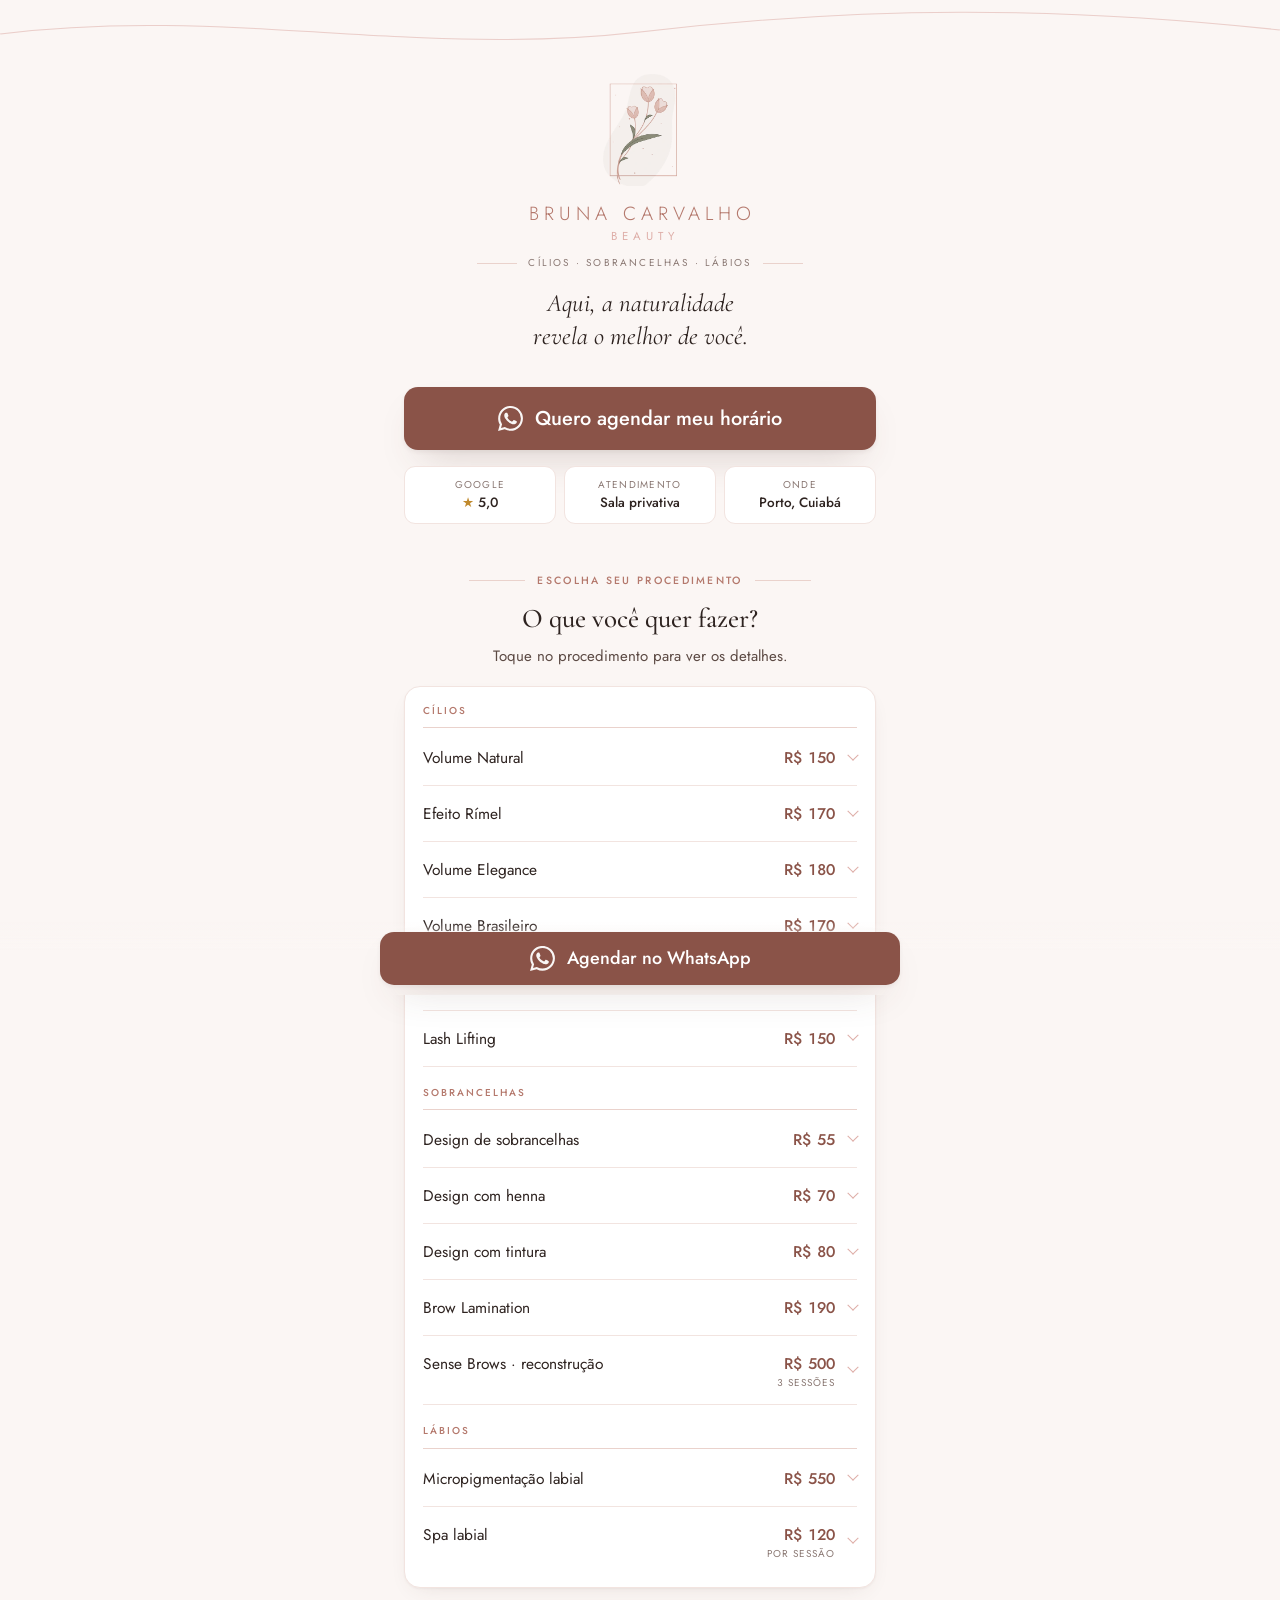
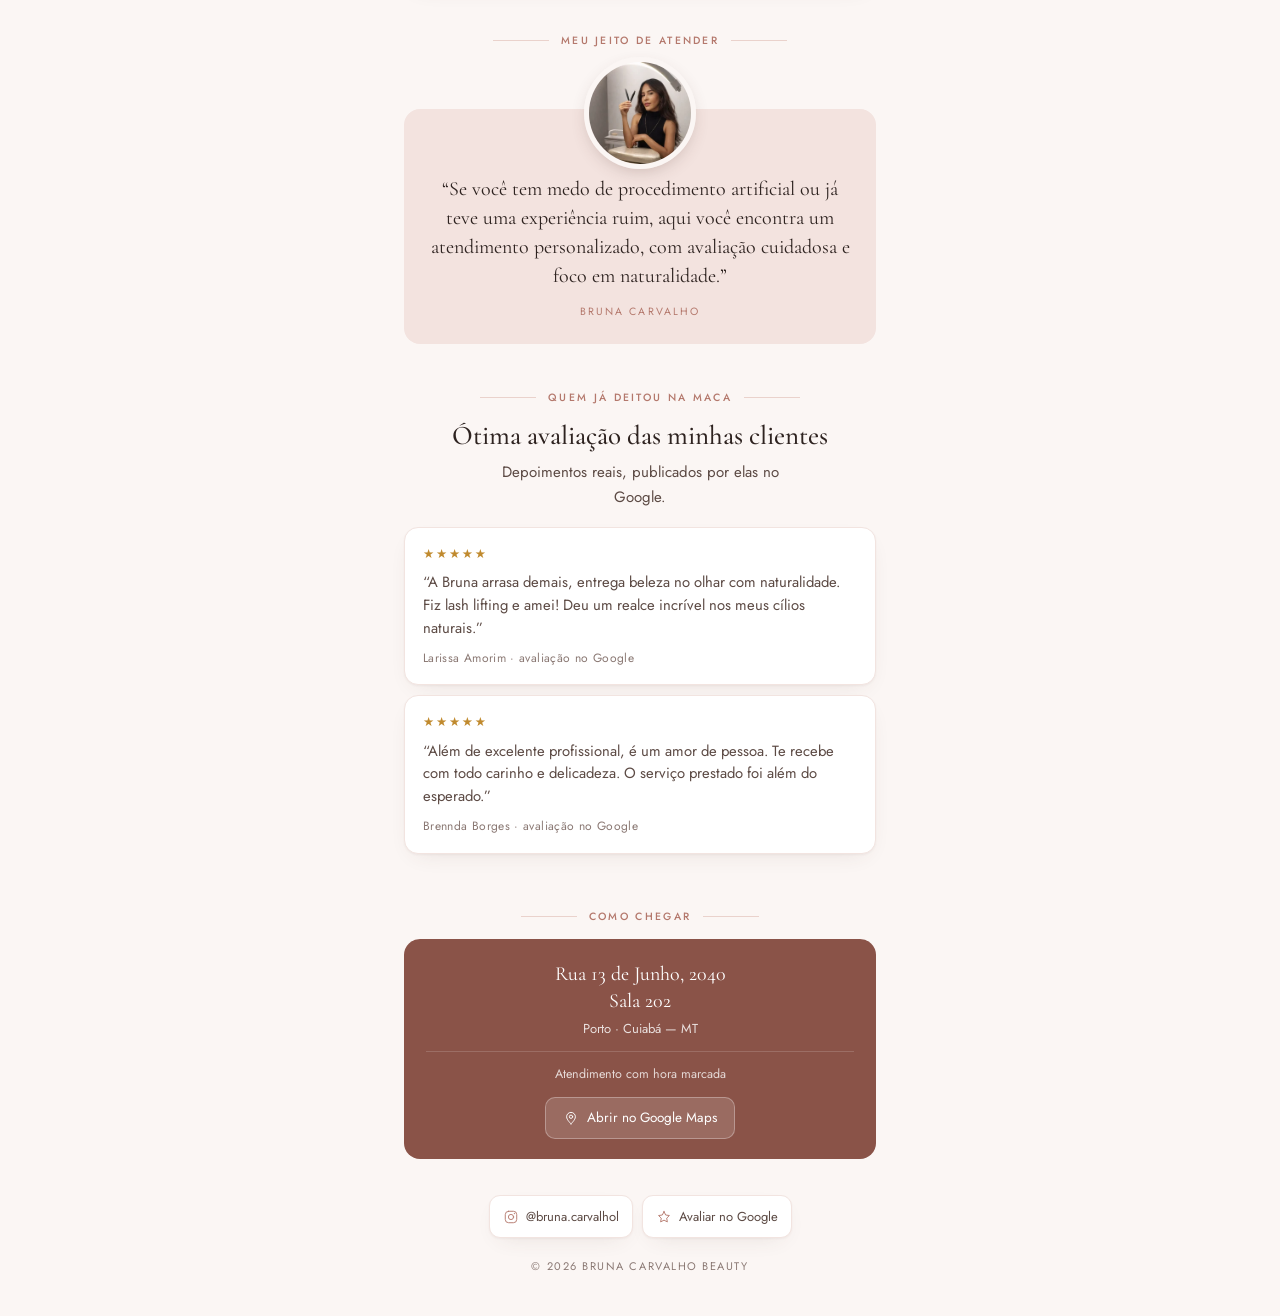
==== commit 155594d1: "Avaliacoes: subtitulo sem afirmacao de nota" ====
--- a/index.html
+++ b/index.html
@@ -309,7 +309,7 @@
   <section>
     <p class="eyebrow">Quem já deitou na maca</p>
     <h2>Ótima avaliação das minhas clientes</h2>
-    <p class="sub">Nota máxima no Google, em todas as avaliações.</p>
+    <p class="sub">Depoimentos reais, publicados por elas no Google.</p>
 
     <div class="rev">
       <div class="stars">★★★★★</div>
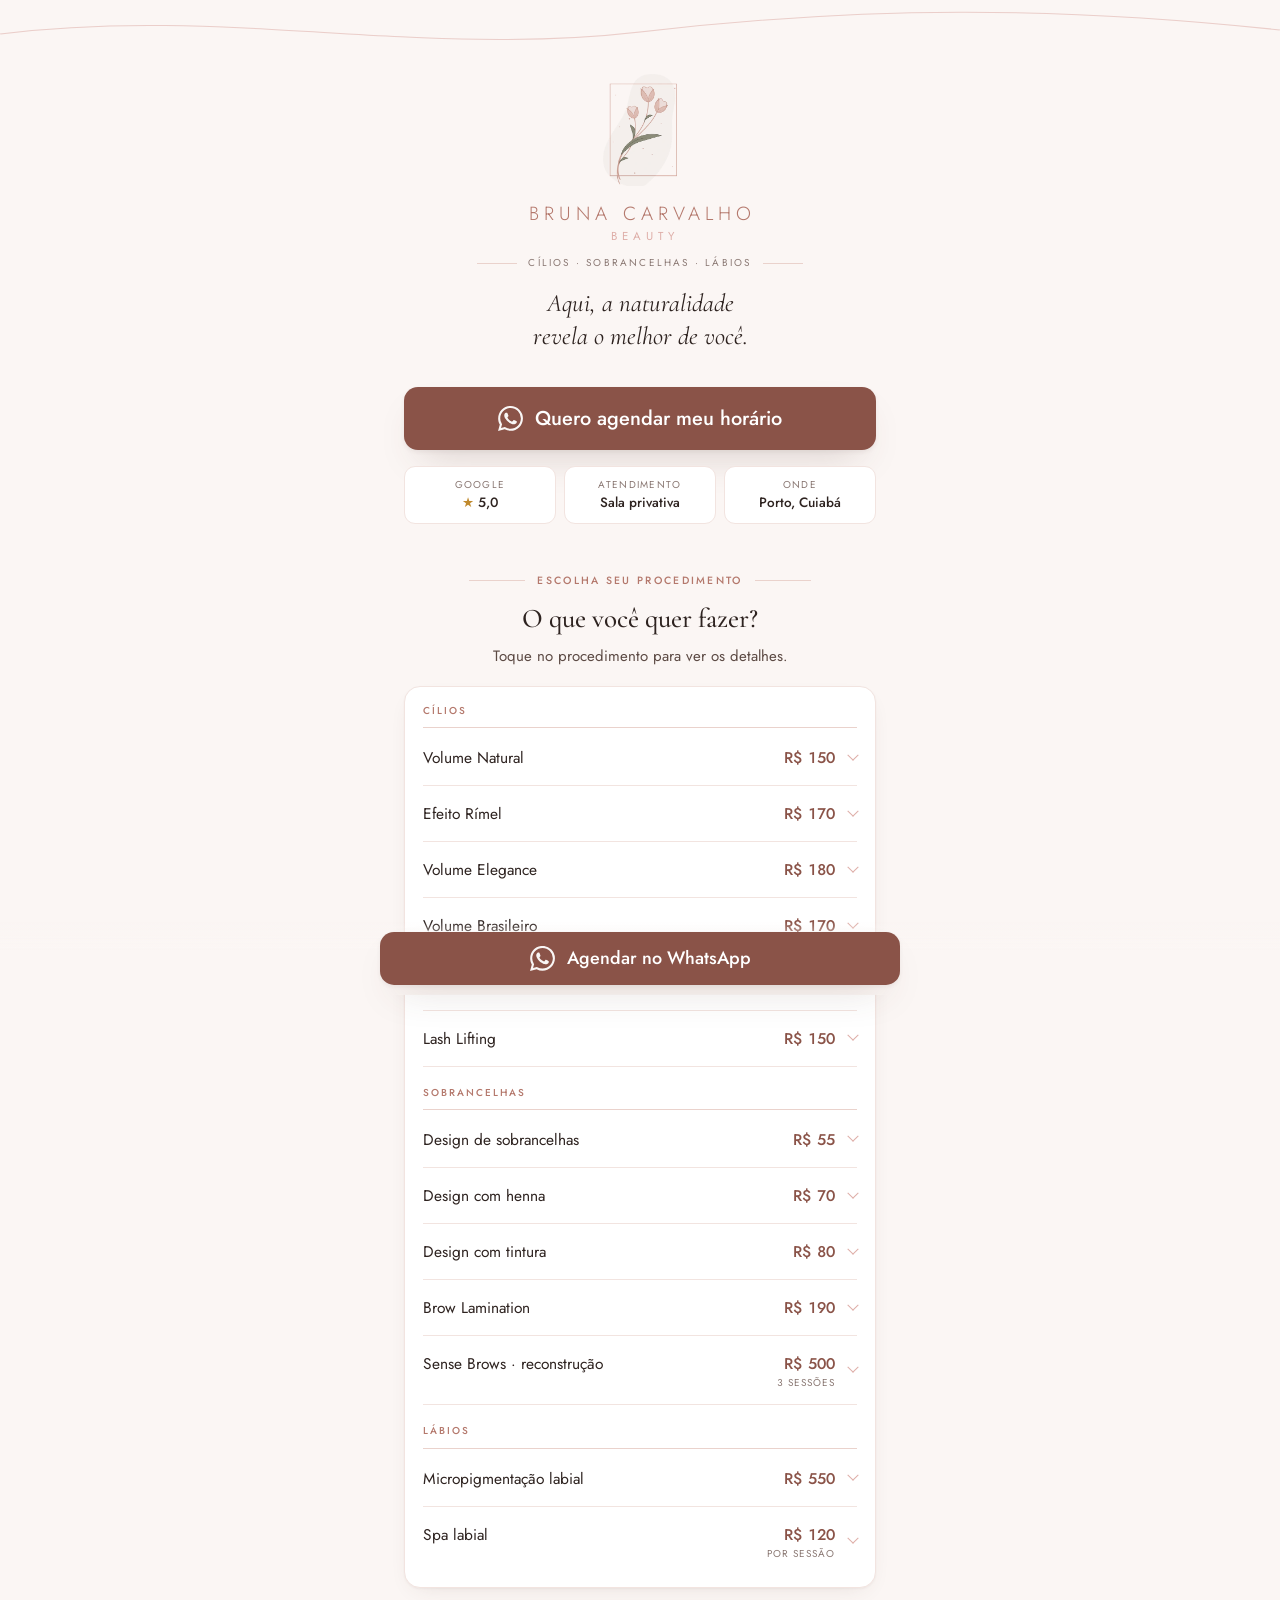
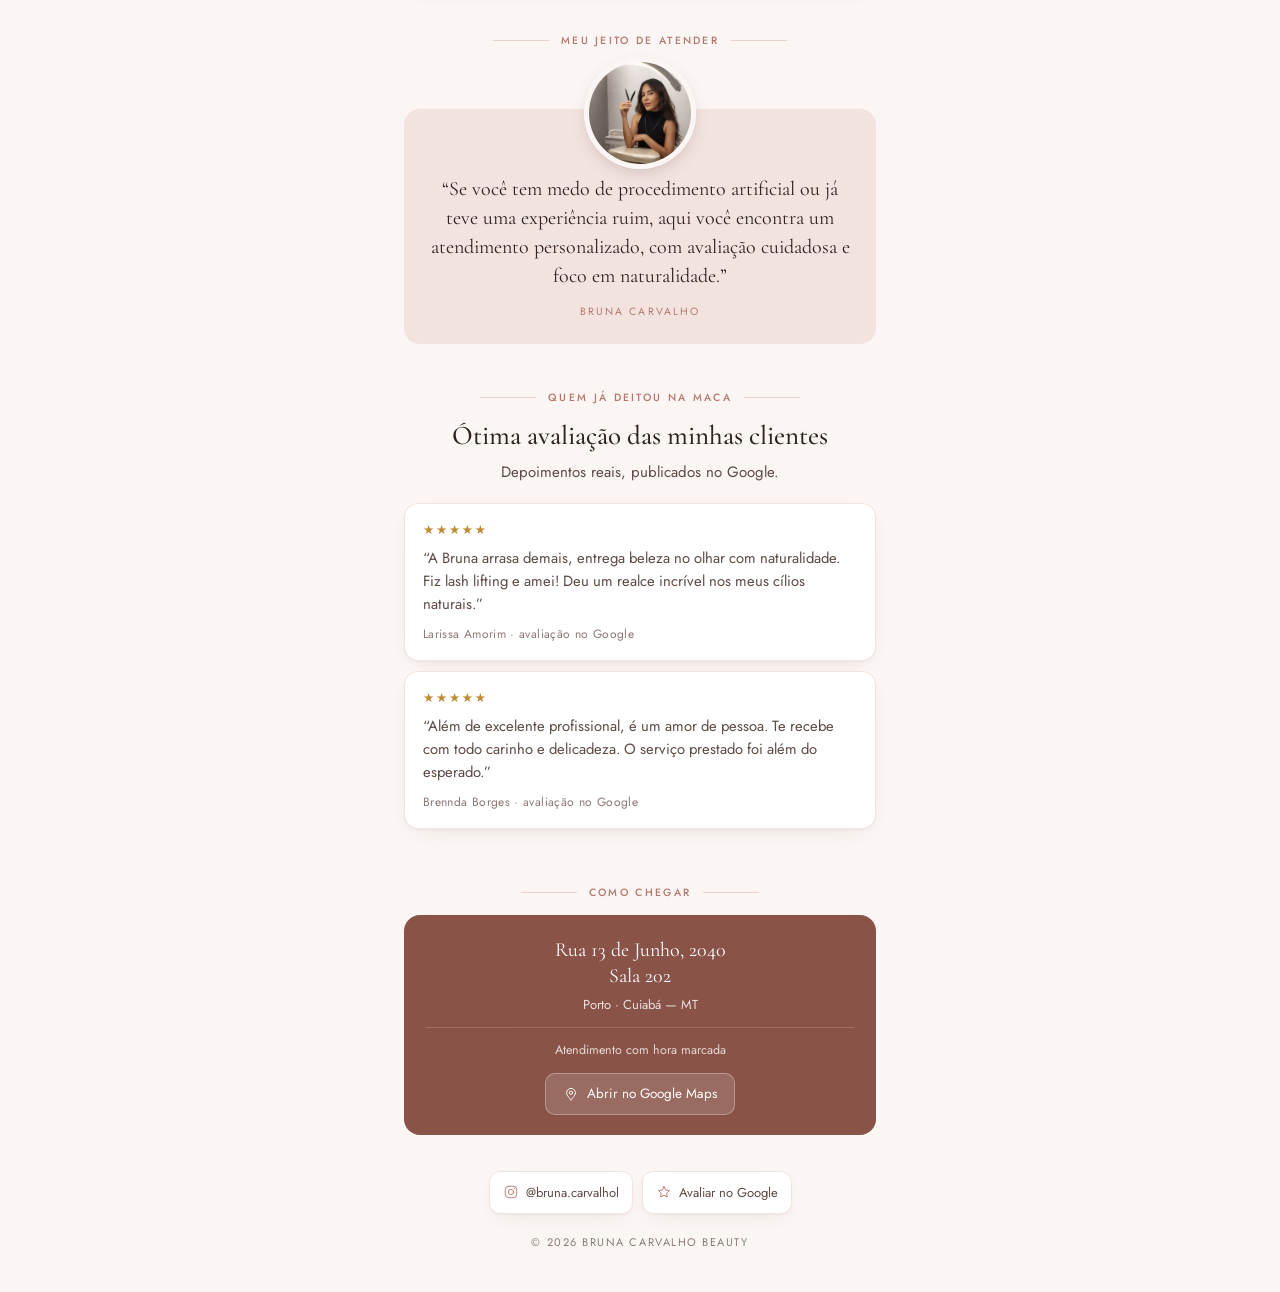
==== commit 97ac2049: "Add files via upload" ====
--- a/index.html
+++ b/index.html
@@ -309,7 +309,7 @@
   <section>
     <p class="eyebrow">Quem já deitou na maca</p>
     <h2>Ótima avaliação das minhas clientes</h2>
-    <p class="sub">Depoimentos reais, publicados por elas no Google.</p>
+    <p class="sub" style="max-width:none">Depoimentos reais, publicados no Google.</p>
 
     <div class="rev">
       <div class="stars">★★★★★</div>
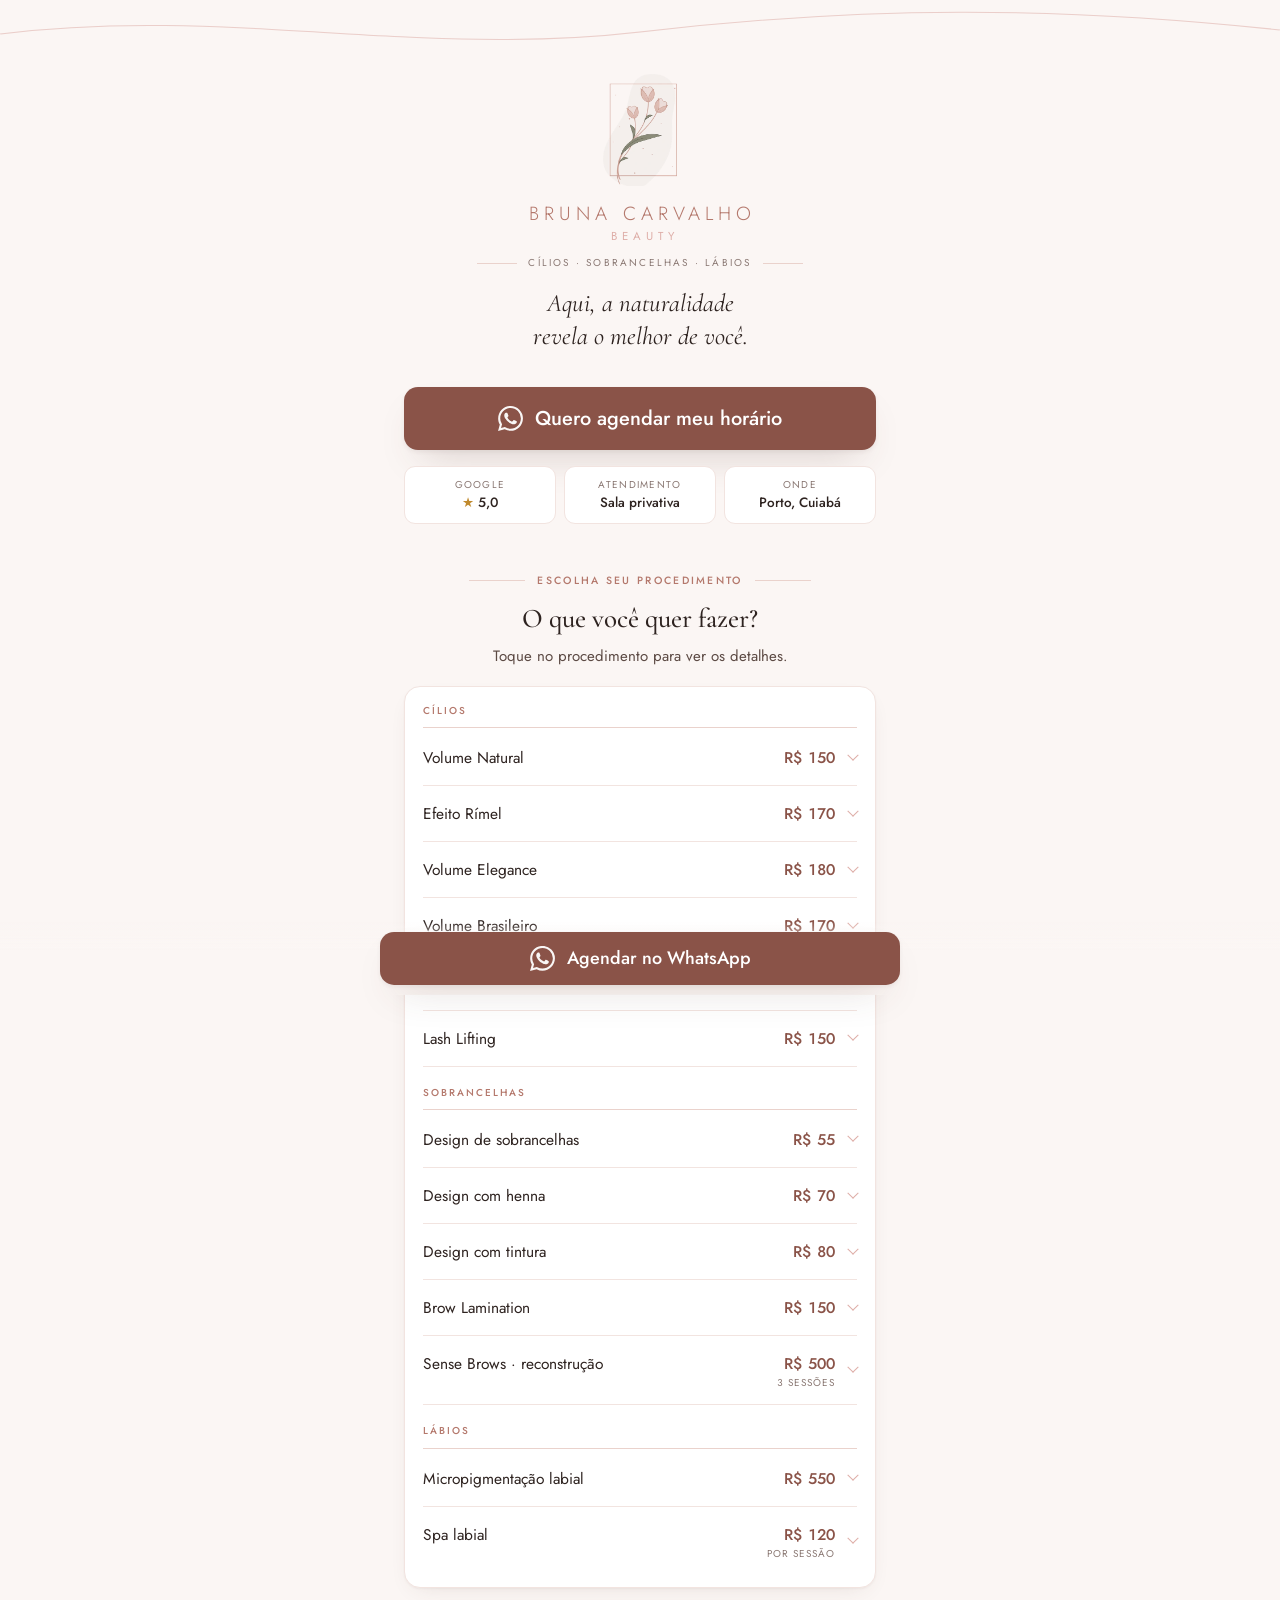
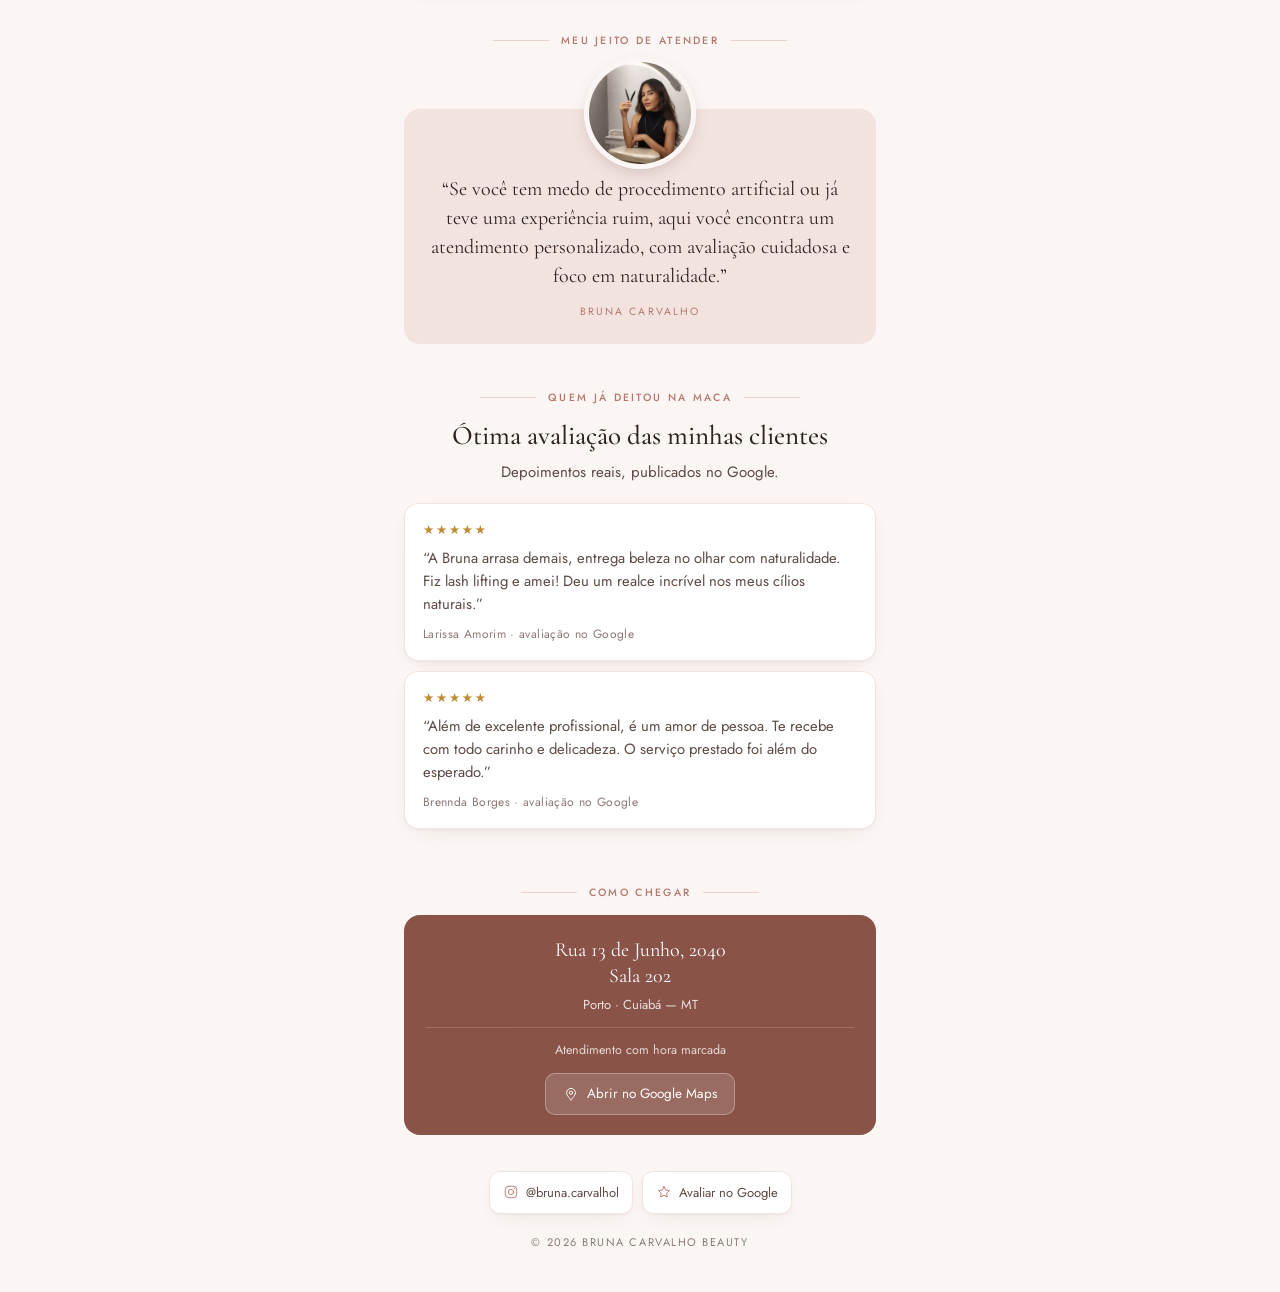
==== commit 215866cd: "Add files via upload" ====
--- a/index.html
+++ b/index.html
@@ -92,7 +92,7 @@
           </summary>
           <div class="pd">
             <div class="pfoto">
-              <img src="assets/fotos/volume-natural.jpg" alt="Volume Natural" loading="lazy"
+              <img src="assets/fotos/volume-natural.jpg?v=2" alt="Volume Natural" loading="lazy"
                    onerror="this.closest('.pfoto').remove()">
             </div>
             <p class="pm">Para quem ama naturalidade, mas quer um olhar mais expressivo — um efeito semelhante ao rímel, porém mais delicado.</p>
@@ -108,7 +108,7 @@
           </summary>
           <div class="pd">
             <div class="pfoto">
-              <img src="assets/fotos/efeito-rimel.jpg" alt="Efeito Rímel" loading="lazy"
+              <img src="assets/fotos/efeito-rimel.jpg?v=2" alt="Efeito Rímel" loading="lazy"
                    onerror="this.closest('.pfoto').remove()">
             </div>
             <p class="pm">Para quem ama cílios mais marcantes e um olhar bem definido. Efeito semelhante ao rímel, mas sem borrar e sem precisar retocar.</p>
@@ -124,7 +124,7 @@
           </summary>
           <div class="pd">
             <div class="pfoto">
-              <img src="assets/fotos/volume-elegance.jpg" alt="Volume Elegance" loading="lazy"
+              <img src="assets/fotos/volume-elegance.jpg?v=2" alt="Volume Elegance" loading="lazy"
                    onerror="this.closest('.pfoto').remove()">
             </div>
             <p class="pm">Para quem busca um olhar sofisticado e elegante sem perder a naturalidade.</p>
@@ -140,7 +140,7 @@
           </summary>
           <div class="pd">
             <div class="pfoto">
-              <img src="assets/fotos/volume-brasileiro.jpg" alt="Volume Brasileiro" loading="lazy"
+              <img src="assets/fotos/volume-brasileiro.jpg?v=2" alt="Volume Brasileiro" loading="lazy"
                    onerror="this.closest('.pfoto').remove()">
             </div>
             <p class="pm">Preenche as falhas que o rímel não resolve. O efeito que a cliente pede quando tem evento, viagem ou quer se sentir mais produzida.</p>
@@ -156,7 +156,7 @@
           </summary>
           <div class="pd">
             <div class="pfoto">
-              <img src="assets/fotos/fox-eyes.jpg" alt="Fox Eyes" loading="lazy"
+              <img src="assets/fotos/fox-eyes.jpg?v=2" alt="Fox Eyes" loading="lazy"
                    onerror="this.closest('.pfoto').remove()">
             </div>
             <p class="pm">Para quem ama um olhar mais alongado, moderno e marcante. Cria um visual mais puxadinho nos cantos externos dos olhos.</p>
@@ -172,7 +172,7 @@
           </summary>
           <div class="pd">
             <div class="pfoto">
-              <img src="assets/fotos/lash.jpg" alt="Lash Lifting" loading="lazy"
+              <img src="assets/fotos/lash.jpg?v=2" alt="Lash Lifting" loading="lazy"
                    onerror="this.closest('.pfoto').remove()">
             </div>
             <p class="pm">Curvatura no seu próprio cílio, sem fio sintético. Durabilidade de 45 a 60 dias, sem manutenção e sem cuidado especial.</p>
@@ -189,7 +189,7 @@
           </summary>
           <div class="pd">
             <div class="pfoto">
-              <img src="assets/fotos/design.jpg" alt="Design de sobrancelhas" loading="lazy"
+              <img src="assets/fotos/design.jpg?v=2" alt="Design de sobrancelhas" loading="lazy"
                    onerror="this.closest('.pfoto').remove()">
             </div>
             <p class="pm">Realça o formato natural das suas sobrancelhas, deixando-as mais alinhadas.</p>
@@ -204,8 +204,8 @@
             <span class="pchev" aria-hidden="true"></span>
           </summary>
           <div class="pd">
-            <div class="pfoto">
-              <img src="assets/fotos/henna.jpg" alt="Design com henna" loading="lazy"
+            <div class="pfoto" style="aspect-ratio:4/5">
+              <img src="assets/fotos/henna.jpg?v=2" alt="Design com henna" loading="lazy"
                    onerror="this.closest('.pfoto').remove()">
             </div>
             <p class="pm">Sobrancelhas prontas por 5 a 7 dias, sem precisar de sombra ou lápis.</p>
@@ -221,7 +221,7 @@
           </summary>
           <div class="pd">
             <div class="pfoto">
-              <img src="assets/fotos/tintura.jpg" alt="Design com tintura" loading="lazy"
+              <img src="assets/fotos/tintura.jpg?v=2" alt="Design com tintura" loading="lazy"
                    onerror="this.closest('.pfoto').remove()">
             </div>
             <p class="pm">Cor no fio, não na pele. Mais definição com aspecto natural — ideal para quem achou a henna marcada demais.</p>
@@ -232,12 +232,12 @@
         <details class="pr" id="p-brow-lamination" data-proc="brow-lamination">
           <summary>
             <span class="pn">Brow Lamination</span>
-            <span class="pv">R$ 190</span>
-            <span class="pchev" aria-hidden="true"></span>
-          </summary>
-          <div class="pd">
-            <div class="pfoto">
-              <img src="assets/fotos/brow-lamination.jpg" alt="Brow Lamination" loading="lazy"
+            <span class="pv">R$ 150</span>
+            <span class="pchev" aria-hidden="true"></span>
+          </summary>
+          <div class="pd">
+            <div class="pfoto">
+              <img src="assets/fotos/brow-lamination.jpg?v=2" alt="Brow Lamination" loading="lazy"
                    onerror="this.closest('.pfoto').remove()">
             </div>
             <p class="pm">Alinha e organiza os fios, deixando as sobrancelhas com aparência mais cheia e definida. Corrige pequenas falhas.</p>
@@ -253,7 +253,7 @@
           </summary>
           <div class="pd">
             <div class="pfoto">
-              <img src="assets/fotos/sense-brows.jpg" alt="Sense Brows · reconstrução" loading="lazy"
+              <img src="assets/fotos/sense-brows.jpg?v=2" alt="Sense Brows · reconstrução" loading="lazy"
                    onerror="this.closest('.pfoto').remove()">
             </div>
             <p class="pm">Protocolo desenvolvido para estimular o crescimento das sobrancelhas. A partir de 3 sessões já é possível observar sinais de evolução, que variam de acordo com cada pessoa.</p>
@@ -270,7 +270,7 @@
           </summary>
           <div class="pd">
             <div class="pfoto">
-              <img src="assets/fotos/labial.jpg" alt="Micropigmentação labial" loading="lazy"
+              <img src="assets/fotos/labial.jpg?v=2" alt="Micropigmentação labial" loading="lazy"
                    onerror="this.closest('.pfoto').remove()">
             </div>
             <p class="pm">Realça a cor e o contorno dos lábios, deixando-os mais definidos e uniformes. Ideal para quem busca um aspecto saudável e natural sem abrir mão da praticidade.</p>
@@ -286,7 +286,7 @@
           </summary>
           <div class="pd">
             <div class="pfoto">
-              <img src="assets/fotos/spa-labial.jpg" alt="Spa labial" loading="lazy"
+              <img src="assets/fotos/spa-labial.jpg?v=2" alt="Spa labial" loading="lazy"
                    onerror="this.closest('.pfoto').remove()">
             </div>
             <p class="pm">Hidrata e devolve a maciez aos lábios, removendo o aspecto ressecado. É também o preparo ideal antes da micropigmentação, favorecendo uma melhor fixação do pigmento.</p>
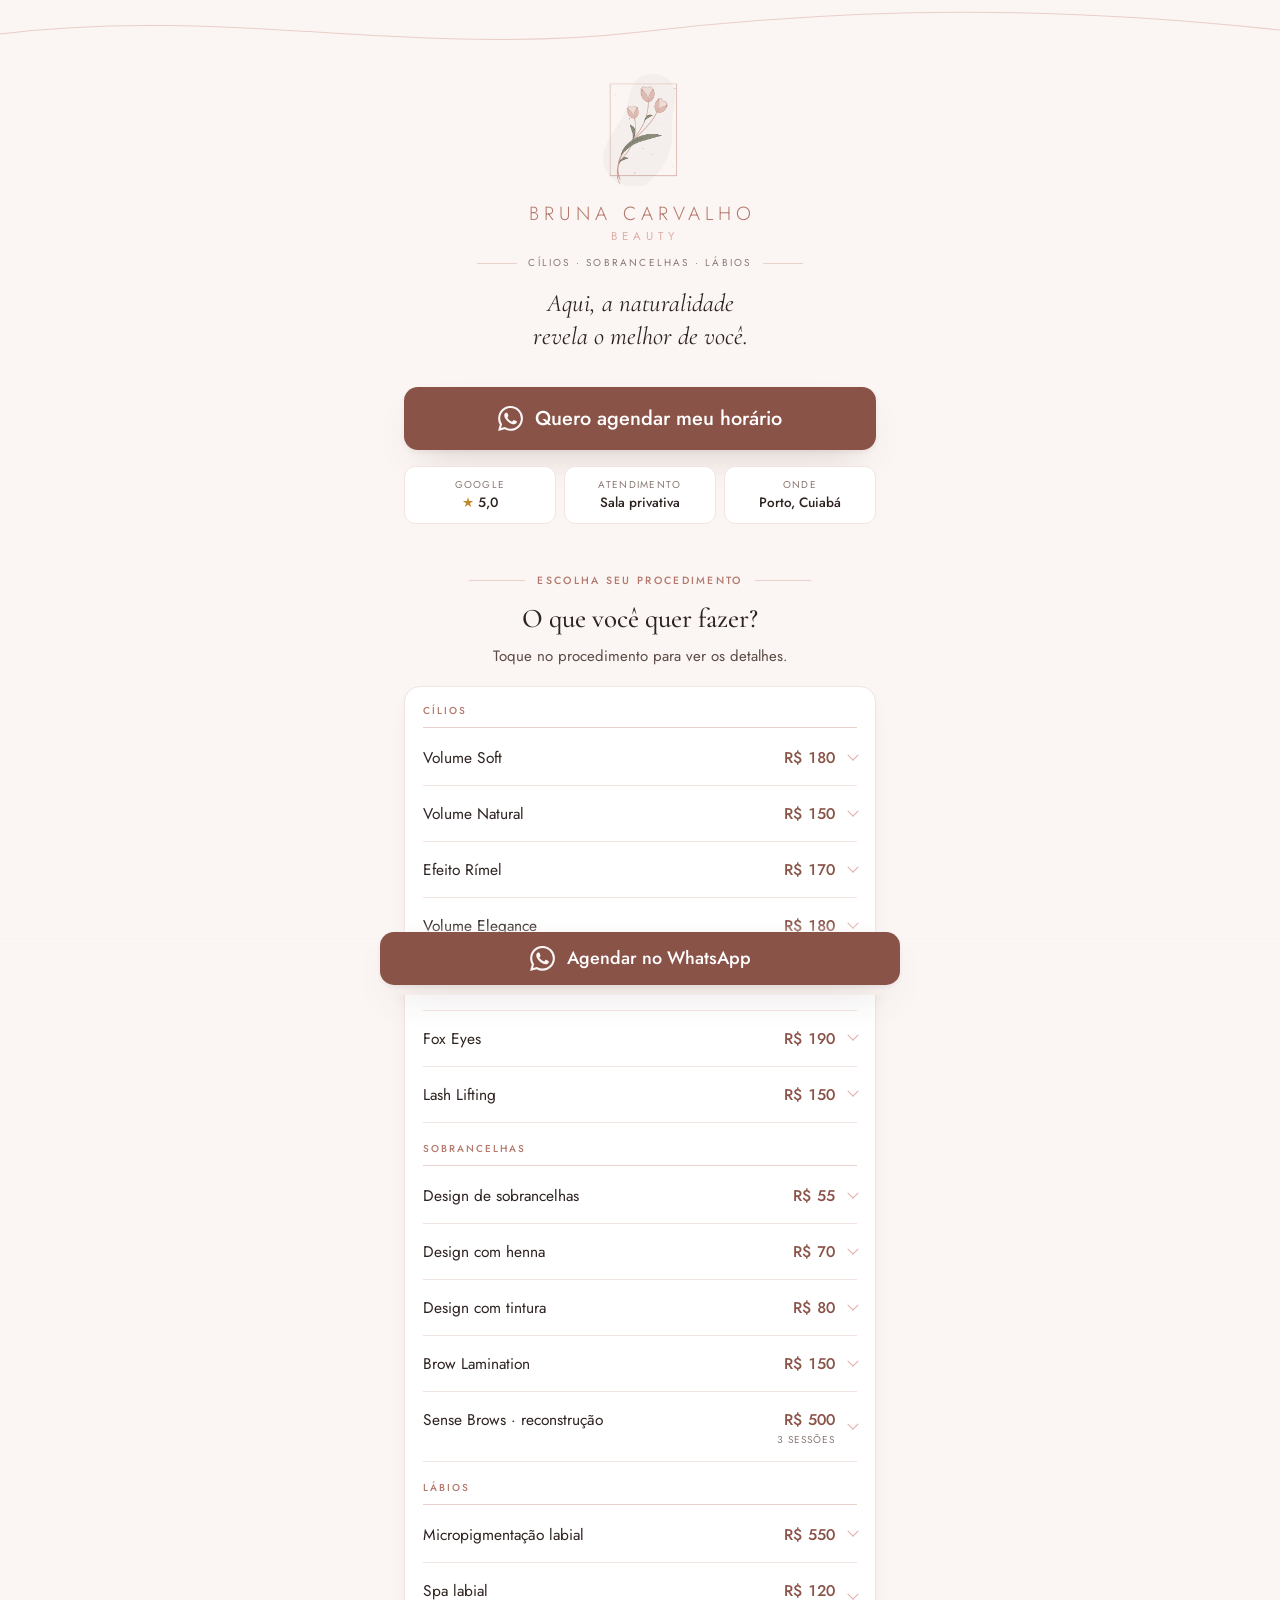
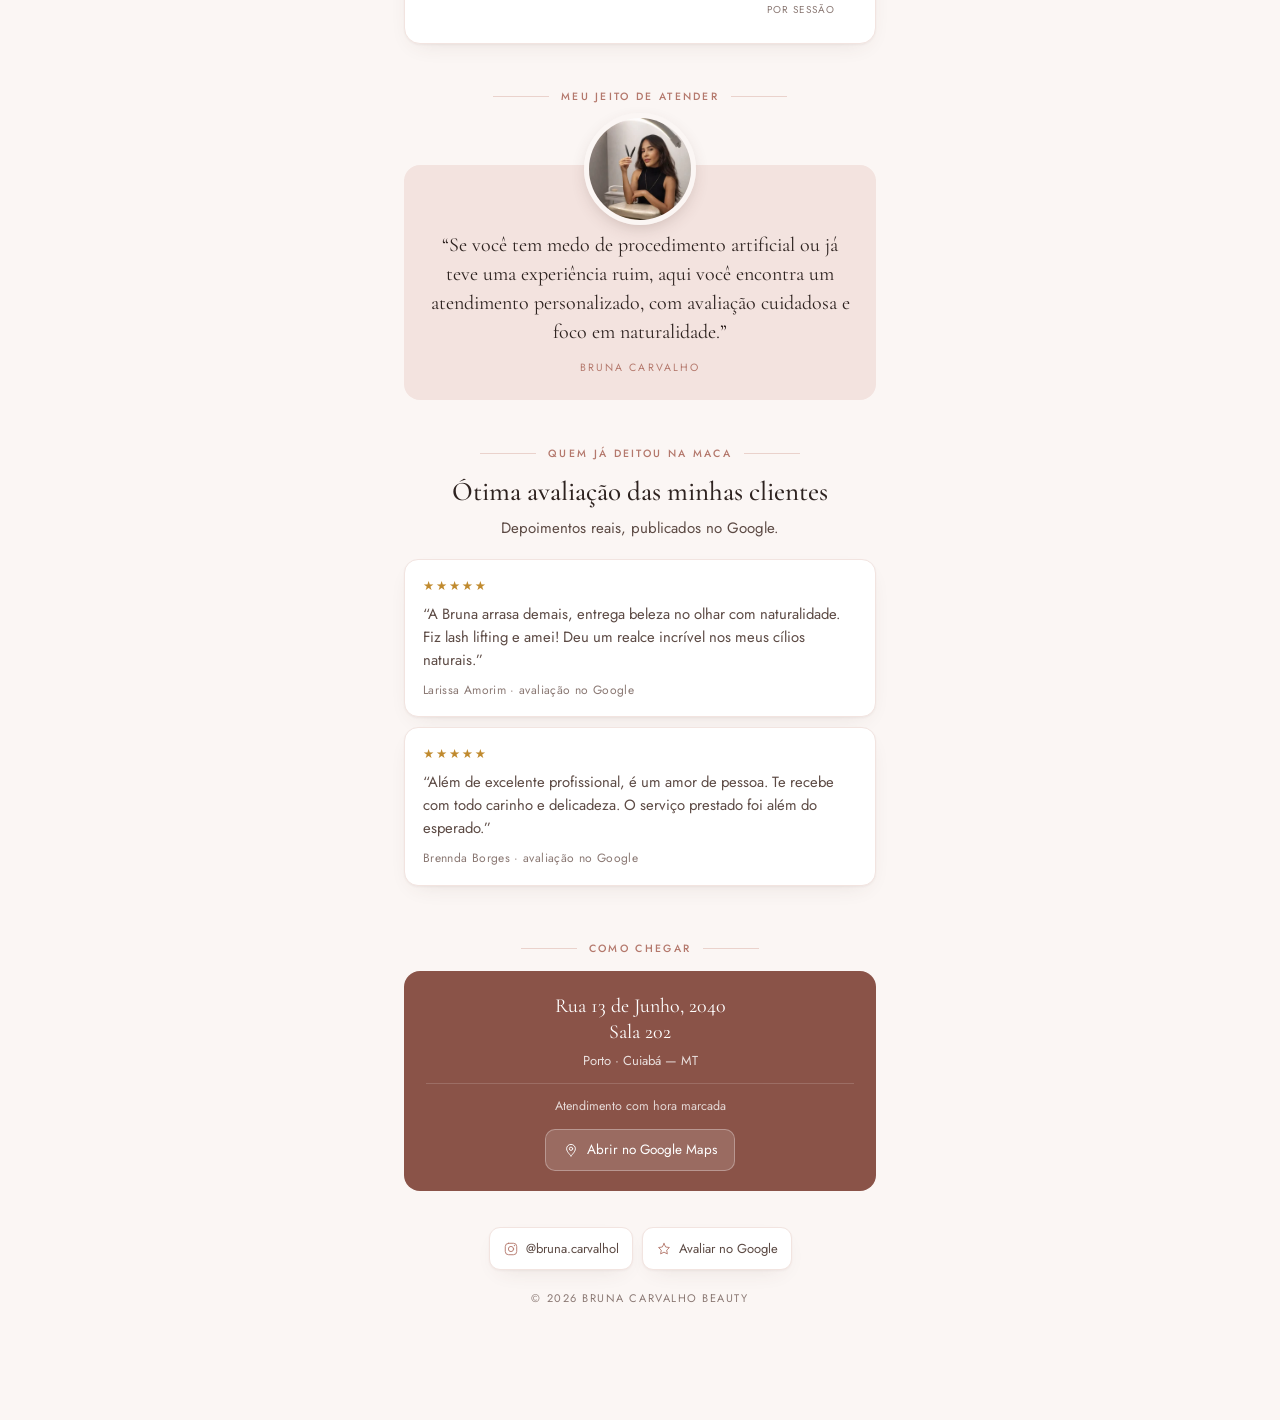
==== commit 769efaec: "Link da bio: Volume Soft em primeiro nos cilios (dados.py com Brow Lamination 150, igual a pagina)" ====
--- a/index.html
+++ b/index.html
@@ -19,6 +19,9 @@
 
 <!-- ================= Meta Pixel ================= -->
 <script>
+/* So rastreia no dominio de verdade: espelho do GitHub, arquivo local e previa nao contam. */
+var RASTREIA=/(^|\.)brunacarvalho\.social\.br$/.test(location.hostname);
+if(RASTREIA){
 !function(f,b,e,v,n,t,s)
 {if(f.fbq)return;n=f.fbq=function(){n.callMethod?
 n.callMethod.apply(n,arguments):n.queue.push(arguments)};
@@ -29,18 +32,21 @@
 'https://connect.facebook.net/en_US/fbevents.js');
 fbq('init','1607709067684946');
 fbq('track','PageView');
+}
 </script>
 <noscript><img height="1" width="1" style="display:none" alt=""
 src="https://www.facebook.com/tr?id=1607709067684946&ev=PageView&noscript=1"></noscript>
 <!-- =============== fim Meta Pixel =============== -->
 
 <!-- ============== Google tag (Ads) ============== -->
-<script async src="https://www.googletagmanager.com/gtag/js?id=AW-17940435675"></script>
 <script>
+if(RASTREIA){
 window.dataLayer = window.dataLayer || [];
-function gtag(){dataLayer.push(arguments);}
+window.gtag = function(){dataLayer.push(arguments);};
 gtag('js', new Date());
 gtag('config', 'AW-17940435675');
+var gts=document.createElement('script');gts.async=true;gts.src='https://www.googletagmanager.com/gtag/js?id=AW-17940435675';document.head.appendChild(gts);
+}
 </script>
 <!-- ============ fim Google tag (Ads) ============ -->
 
@@ -84,6 +90,22 @@
 
     <div class="lista" id="lista">
         <div class="pgrupo">Cílios</div>
+        <details class="pr" id="p-volume-soft" data-proc="volume-soft">
+          <summary>
+            <span class="pn">Volume Soft</span>
+            <span class="pv">R$ 180</span>
+            <span class="pchev" aria-hidden="true"></span>
+          </summary>
+          <div class="pd">
+            <div class="pfoto">
+              <img src="assets/fotos/volume-soft.jpg?v=2" alt="Volume Soft" loading="lazy"
+                   onerror="this.closest('.pfoto').remove()">
+            </div>
+            <p class="pm">Volume leve e delicado, com fios distribuídos estrategicamente para criar mais presença, curvatura e definição, mantendo um resultado natural e elegante.</p>
+            <div class="specs"><span><i>Sessão</i>&nbsp;2h</span><span><i>Manutenção</i>&nbsp;15 a 20 dias</span></div>
+            <a class="agendar" href="#" data-wa="volume-soft" data-ev="ag-volume-soft"><svg width="17" height="17" viewBox="0 0 24 24" fill="currentColor" aria-hidden="true"><path d="M17.472 14.382c-.297-.149-1.758-.867-2.03-.967-.273-.099-.471-.148-.67.15-.197.297-.767.966-.94 1.164-.173.199-.347.223-.644.075-.297-.15-1.255-.463-2.39-1.475-.883-.788-1.48-1.761-1.653-2.059-.173-.297-.018-.458.13-.606.134-.133.298-.347.446-.52.149-.174.198-.298.298-.497.099-.198.05-.371-.025-.52-.075-.149-.669-1.612-.916-2.207-.242-.579-.487-.5-.669-.51a12.8 12.8 0 0 0-.57-.01c-.198 0-.52.074-.792.372-.272.297-1.04 1.016-1.04 2.479 0 1.462 1.065 2.875 1.213 3.074.149.198 2.096 3.2 5.077 4.487.709.306 1.262.489 1.694.625.712.227 1.36.195 1.872.118.571-.085 1.758-.719 2.006-1.413.248-.694.248-1.289.173-1.413-.074-.124-.272-.198-.57-.347m-5.421 7.403h-.004a9.87 9.87 0 0 1-5.031-1.378l-.361-.214-3.741.982.998-3.648-.235-.374a9.86 9.86 0 0 1-1.51-5.26c.001-5.45 4.436-9.884 9.888-9.884 2.64 0 5.122 1.03 6.988 2.898a9.825 9.825 0 0 1 2.893 6.994c-.003 5.45-4.437 9.884-9.885 9.884m8.413-18.297A11.815 11.815 0 0 0 12.05 0C5.495 0 .16 5.335.157 11.892c0 2.096.547 4.142 1.588 5.945L.057 24l6.305-1.654a11.882 11.882 0 0 0 5.683 1.448h.005c6.554 0 11.89-5.335 11.893-11.893A11.821 11.821 0 0 0 20.464 3.488"/></svg> Quero agendar</a>
+          </div>
+        </details>
         <details class="pr" id="p-volume-natural" data-proc="volume-natural">
           <summary>
             <span class="pn">Volume Natural</span>
--- a/assets/styles.css
+++ b/assets/styles.css
@@ -193,7 +193,7 @@
 .addr .btn:hover,.addr .btn:focus-visible{background:rgba(255,255,255,.24)}
 
 /* ---------- rodapé ---------- */
-footer{text-align:center;padding:36px 0 40px}
+footer{text-align:center;padding:36px 0 calc(112px + env(safe-area-inset-bottom))}
 .social{display:flex;gap:9px;justify-content:center;margin-bottom:20px;flex-wrap:wrap}
 .social a{
   display:inline-flex;align-items:center;justify-content:center;gap:7px;text-decoration:none;
